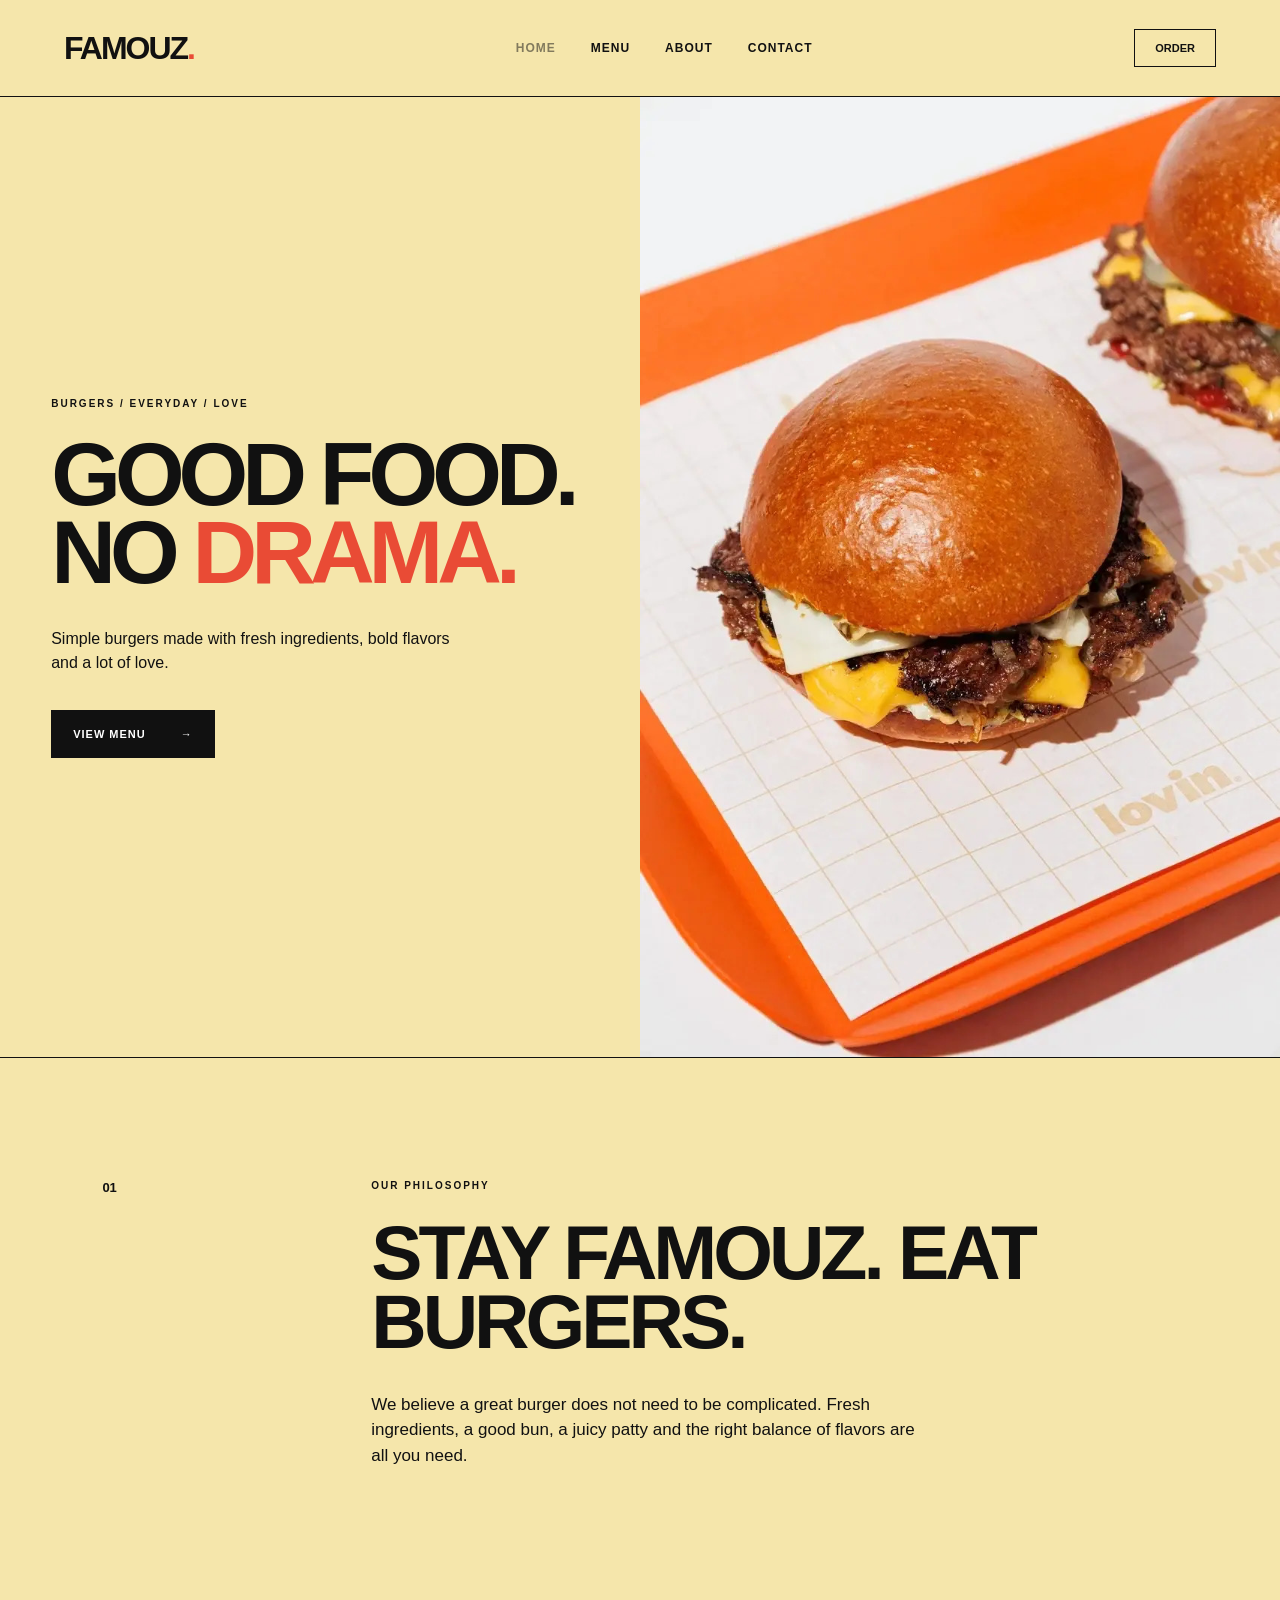
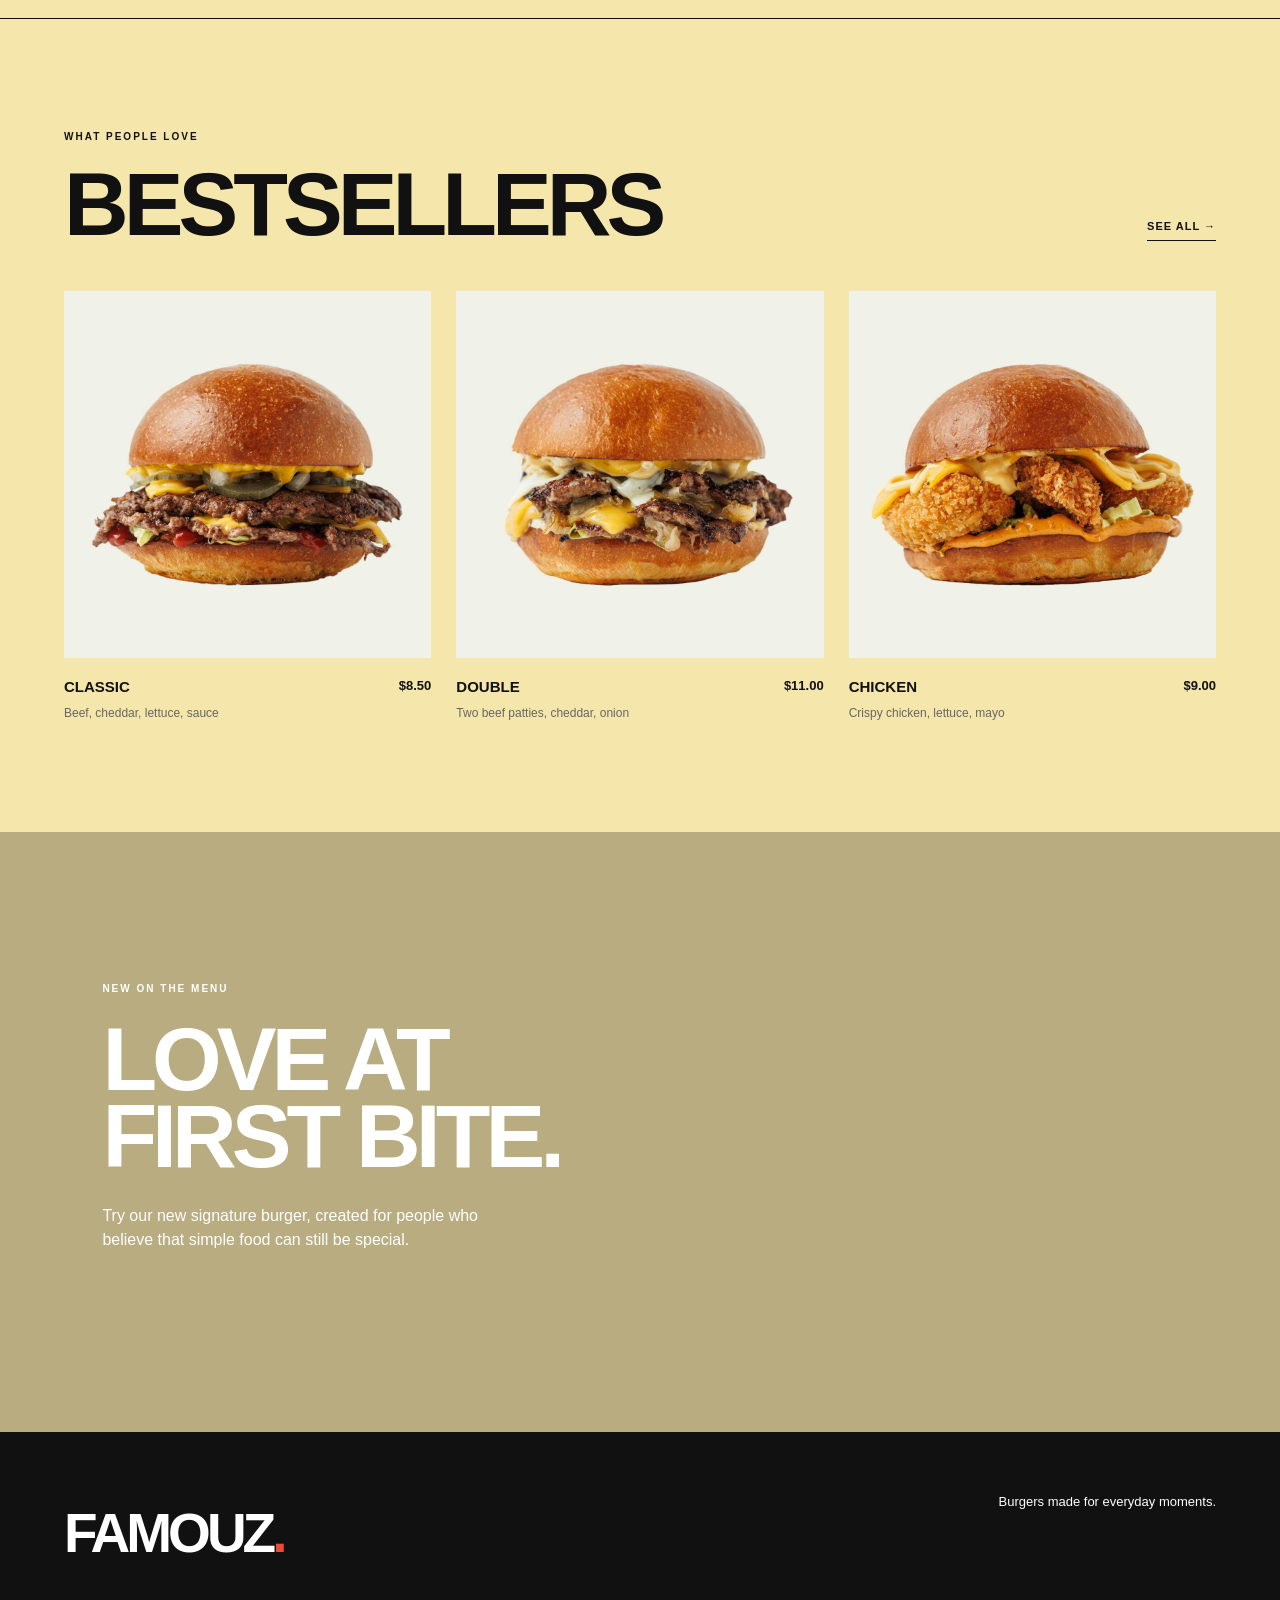
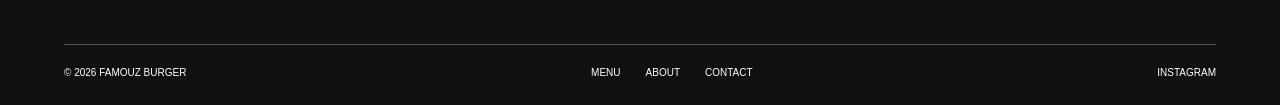
==== index.html @ e252194a "Add Akerke page" ====
<!DOCTYPE html>
<html lang="en">

<head>
    <meta charset="UTF-8">
    <meta name="viewport" content="width=device-width, initial-scale=1.0">
    <meta name="description" content="FAMOUZ Burger — simple, fresh and delicious burgers for every day.">
    <title>FAMOUZ — Home</title>

    <link rel="stylesheet" href="css/index.css">
</head>

<body>

<header class="site-header">
    <a href="index.html" class="logo">FAMOUZ<span>.</span></a>

    <nav class="navigation" aria-label="Main navigation">
        <a href="index.html" class="active">HOME</a>
        <a href="services.html">MENU</a>
        <a href="about.html">ABOUT</a>
        <a href="contact.html">CONTACT</a>
    </nav>

    <a href="services.html" class="header-button">ORDER</a>
</header>


<main>

    <!-- HERO -->

    <section class="hero">

        <div class="hero-content">
            <p class="small-label">BURGERS / EVERYDAY / LOVE</p>

            <h1>
                GOOD FOOD.<br>
                NO <span>DRAMA.</span>
            </h1>

            <p class="hero-text">
                Simple burgers made with fresh ingredients,
                bold flavors and a lot of love.
            </p>

            <a href="services.html" class="main-button">
                VIEW MENU <span>→</span>
            </a>
        </div>

        <figure class="hero-image">
            <img src="images/blob.jpg" alt="Fresh cheeseburger on a table">
        </figure>

    </section>


    <!-- INTRO -->

    <section class="intro">

        <div class="intro-number">01</div>

        <div class="intro-content">

            <p class="section-label">OUR PHILOSOPHY</p>

            <h2>
                STAY FAMOUZ.
                EAT BURGERS.
            </h2>

            <p>
                We believe a great burger does not need to be complicated.
                Fresh ingredients, a good bun, a juicy patty and the right
                balance of flavors are all you need.
            </p>

        </div>

    </section>




    <!-- BESTSELLERS -->

    <section class="bestsellers">

        <div class="section-heading">
            <div>
                <p class="section-label">WHAT PEOPLE LOVE</p>
                <h2>BESTSELLERS</h2>
            </div>

            <a href="services.html" class="text-link">
                SEE ALL →
            </a>
        </div>


        <div class="burger-grid">

            <article class="burger-card">
                <figure>
                    <img src="images/cheeseburger.jpg" alt="Classic cheeseburger">
                </figure>

                <div class="card-info">
                    <div>
                        <h3>CLASSIC</h3>
                        <p>Beef, cheddar, lettuce, sauce</p>
                    </div>

                    <strong>$8.50</strong>
                </div>
            </article>


            <article class="burger-card">
                <figure>
                    <img src="images/burger.jpg" alt="Double cheeseburger">
                </figure>

                <div class="card-info">
                    <div>
                        <h3>DOUBLE</h3>
                        <p>Two beef patties, cheddar, onion</p>
                    </div>

                    <strong>$11.00</strong>
                </div>
            </article>


            <article class="burger-card">
                <figure>
                    <img src="images/chicken.jpg" alt="Chicken burger">
                </figure>

                <div class="card-info">
                    <div>
                        <h3>CHICKEN</h3>
                        <p>Crispy chicken, lettuce, mayo</p>
                    </div>

                    <strong>$9.00</strong>
                </div>
            </article>

        </div>

    </section>


    <!-- PROMO -->

    <section class="promo">

        <div class="promo-content">

            <p class="section-label">NEW ON THE MENU</p>

            <h2>
                LOVE AT<br>
                FIRST BITE.
            </h2>

            <p>
                Try our new signature burger,
                created for people who believe
                that simple food can still be special.
            </p>

        </div>

    </section>

</main>


<footer class="footer">

    <div class="footer-top">

        <a href="index.html" class="footer-logo">FAMOUZ<span>.</span></a>

        <p>
            Burgers made for everyday moments.
        </p>

    </div>

    <div class="footer-bottom">

        <div>
            <span>© 2026 FAMOUZ BURGER</span>
        </div>

        <div class="footer-links">
            <a href="services.html">MENU</a>
            <a href="about.html">ABOUT</a>
            <a href="contact.html">CONTACT</a>
        </div>

        <div>
            <a href="#">INSTAGRAM</a>
        </div>

    </div>

</footer>

</body>
</html>
---- css/index.css ----
* {
    margin: 0;
    padding: 0;
    box-sizing: border-box;
}

html {
    scroll-behavior: smooth;
}

body {
    font-family: Arial, Helvetica, sans-serif;
    background: #f5e6ab;
    color: #111;
    line-height: 1.5;
}

img {
    width: 100%;
    display: block;
    object-fit: cover;
}

a {
    color: inherit;
    text-decoration: none;
}

.site-header {
    width: 100%;
    padding: 24px 5%;
    display: flex;
    align-items: center;
    justify-content: space-between;
    gap: 30px;
    border-bottom: 1px solid #111;
}

.logo {
    font-size: 32px;
    font-weight: 900;
    letter-spacing: -2px;
}

.logo span,
.footer-logo span {
    color: #e94b35;
}

.navigation {
    display: flex;
    justify-content: center;
    align-items: center;
    gap: 35px;
    flex-wrap: wrap;
}

.navigation a {
    font-size: 12px;
    font-weight: 700;
    letter-spacing: 1px;
    transition: opacity 0.3s;
}

.navigation a:hover,
.navigation a.active {
    opacity: 0.5;
}

.header-button {
    border: 1px solid #111;
    padding: 10px 20px;
    font-size: 11px;
    font-weight: bold;
    transition: 0.3s;
}

.header-button:hover {
    background: #111;
    color: white;
}


/* HERO */

.hero {
    min-height: 680px;
    display: grid;
    grid-template-columns: 1fr 1fr;
    border-bottom: 1px solid #111;
}

.hero-content {
    padding: 80px 8%;
    display: flex;
    flex-direction: column;
    justify-content: center;
    align-items: flex-start;
}

.small-label,
.section-label {
    font-size: 10px;
    font-weight: bold;
    letter-spacing: 2px;
    margin-bottom: 25px;
}

.hero h1 {
    font-size: clamp(55px, 7vw, 105px);
    line-height: 0.87;
    letter-spacing: -6px;
    margin-bottom: 35px;
}

.hero h1 span {
    color: #e94b35;
}

.hero-text {
    max-width: 400px;
    font-size: 16px;
    margin-bottom: 35px;
}

.main-button {
    display: inline-flex;
    align-items: center;
    gap: 35px;
    background: #111;
    color: white;
    padding: 16px 22px;
    font-size: 11px;
    font-weight: bold;
    letter-spacing: 1px;
    transition: 0.3s;
}

.main-button:hover {
    background: #e94b35;
}

.hero-image {
    min-height: 680px;
}

.hero-image img {
    height: 100%;
}


/* INTRO */

.intro {
    display: grid;
    grid-template-columns: 25% 75%;
    padding: 120px 8%;
    border-bottom: 1px solid #111;
}

.intro-number {
    font-size: 13px;
    font-weight: bold;
}

.intro-content {
    max-width: 850px;
}

.intro-content h2 {
    font-size: clamp(45px, 6vw, 90px);
    line-height: 0.9;
    letter-spacing: -4px;
    max-width: 800px;
    margin-bottom: 35px;
}

.intro-content > p:not(.section-label) {
    max-width: 550px;
    font-size: 17px;
    margin-bottom: 30px;
}

.text-link {
    font-size: 11px;
    font-weight: bold;
    letter-spacing: 1px;
    border-bottom: 1px solid #111;
    padding-bottom: 5px;
}


/* BESTSELLERS */

.bestsellers {
    padding: 110px 5%;
}

.section-heading {
    display: flex;
    justify-content: space-between;
    align-items: flex-end;
    gap: 30px;
    margin-bottom: 50px;
}

.section-heading h2 {
    font-size: clamp(50px, 7vw, 100px);
    line-height: 0.8;
    letter-spacing: -5px;
}

.burger-grid {
    display: grid;
    grid-template-columns: repeat(3, 1fr);
    gap: 25px;
}

.burger-card figure {
    overflow: hidden;
    aspect-ratio: 1 / 1;
    margin-bottom: 18px;
}

.burger-card img {
    height: 100%;
    transition: transform 0.5s;
}

.burger-card:hover img {
    transform: scale(1.04);
}

.card-info {
    display: flex;
    justify-content: space-between;
    gap: 20px;
}

.card-info h3 {
    font-size: 15px;
}

.card-info p {
    font-size: 12px;
    color: #666;
    margin-top: 5px;
}

.card-info strong {
    font-size: 13px;
}


/* PROMO */

.promo {
    min-height: 600px;
    background:
        linear-gradient(rgba(0,0,0,.25), rgba(0,0,0,.25)),
        url("../images/interior.jpg") center / cover;
    color: white;
    display: flex;
    align-items: center;
    padding: 80px 8%;
}

.promo-content {
    max-width: 600px;
}

.promo h2 {
    font-size: clamp(55px, 7vw, 105px);
    line-height: 0.85;
    letter-spacing: -5px;
    margin-bottom: 30px;
}

.promo p:not(.section-label) {
    max-width: 430px;
    margin-bottom: 30px;
}


/* FOOTER */

.footer {
    background: #111;
    color: white;
    padding: 60px 5% 25px;
}

.footer-top {
    display: flex;
    justify-content: space-between;
    gap: 30px;
    padding-bottom: 70px;
}

.footer-logo {
    font-size: 55px;
    font-weight: 900;
    letter-spacing: -4px;
}

.footer-top p {
    max-width: 250px;
    font-size: 13px;
}

.footer-bottom {
    border-top: 1px solid #555;
    padding-top: 20px;
    display: flex;
    justify-content: space-between;
    gap: 20px;
    flex-wrap: wrap;
    font-size: 10px;
}

.footer-links {
    display: flex;
    gap: 25px;
}

.footer a:hover {
    opacity: .6;
}


/* RESPONSIVE */

@media (max-width: 800px) {

    .site-header {
        flex-wrap: wrap;
    }

    .navigation {
        order: 3;
        width: 100%;
        justify-content: flex-start;
        gap: 20px;
    }

    .hero {
        grid-template-columns: 1fr;
    }

    .hero-content {
        padding: 80px 7%;
    }

    .hero-image {
        min-height: 450px;
    }

    .intro {
        grid-template-columns: 1fr;
        gap: 30px;
        padding: 80px 7%;
    }

    .burger-grid {
        grid-template-columns: 1fr;
    }

    .footer-top {
        flex-direction: column;
    }
}

@media (max-width: 500px) {

    .site-header {
        padding: 20px;
    }

    .header-button {
        display: none;
    }

    .navigation {
        gap: 15px;
    }

    .hero h1 {
        letter-spacing: -4px;
    }

    .section-heading {
        flex-direction: column;
        align-items: flex-start;
    }

    .bestsellers {
        padding: 70px 6%;
    }
}
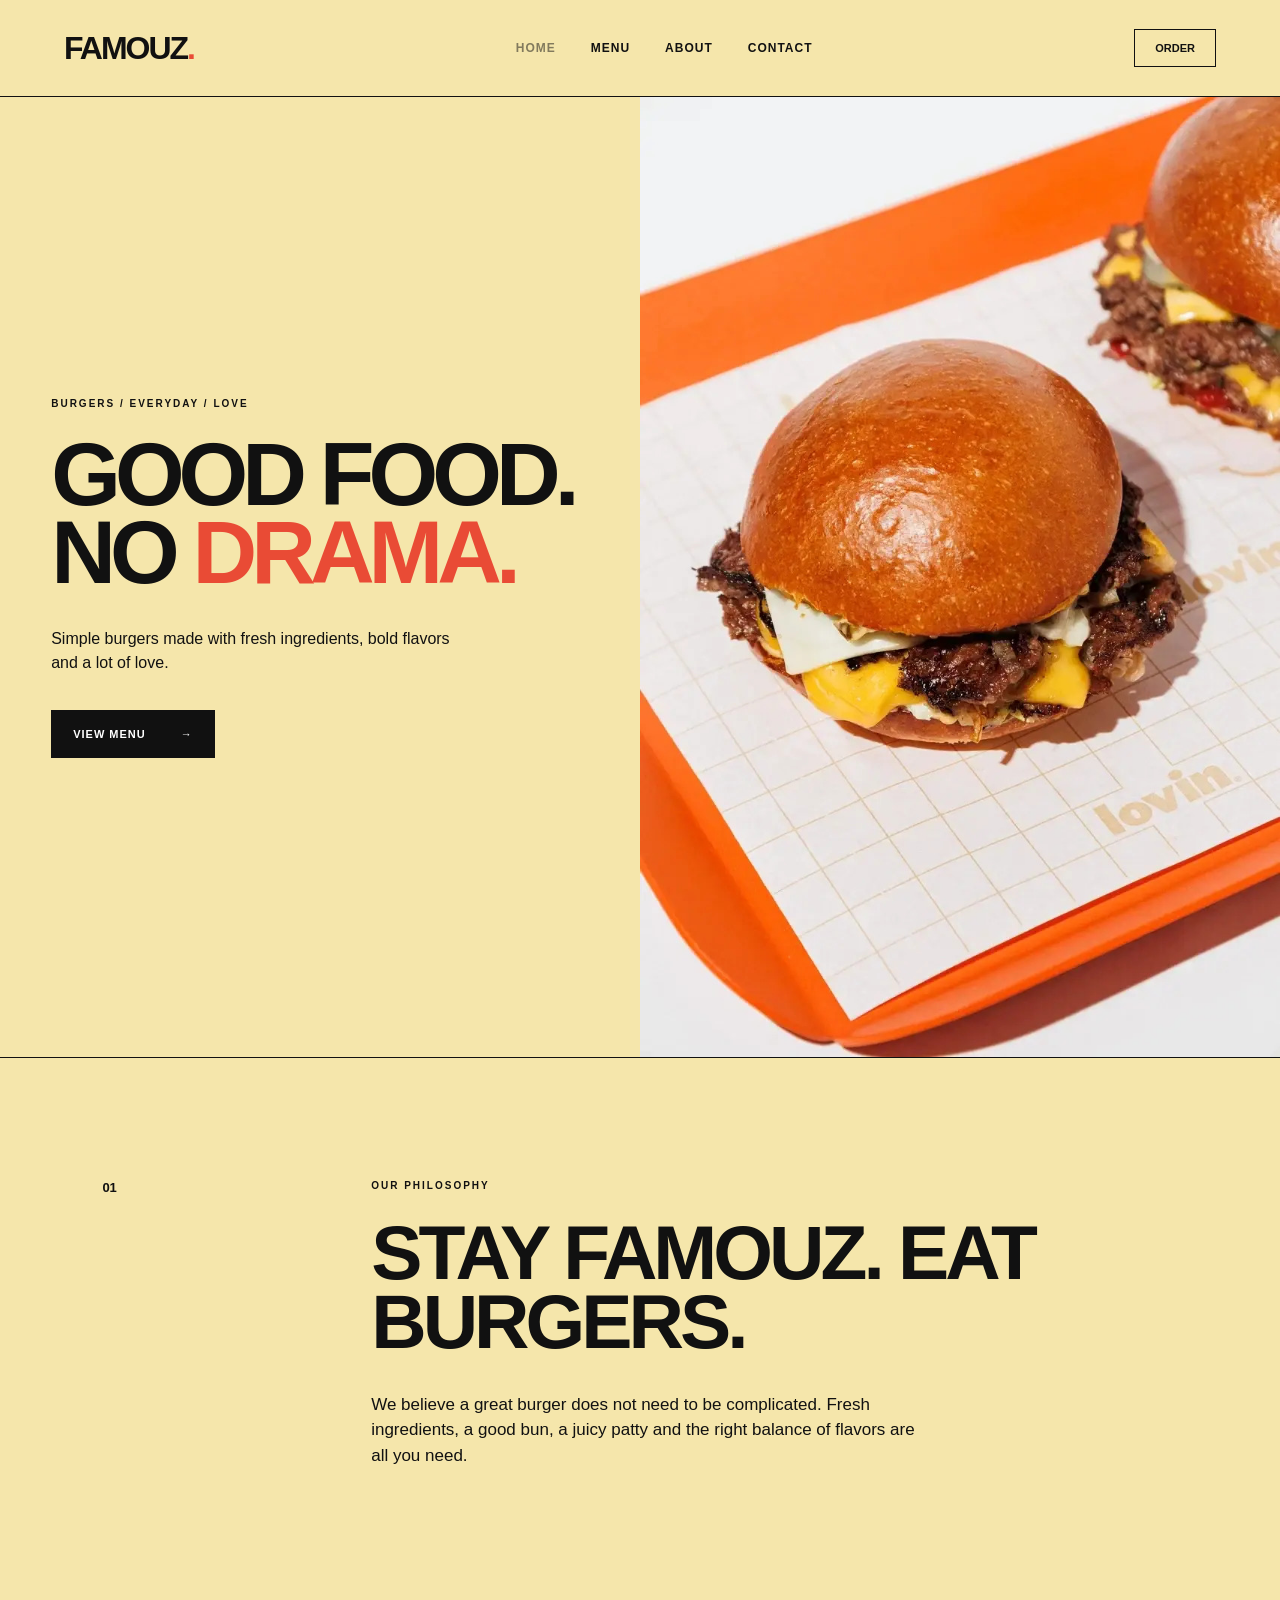
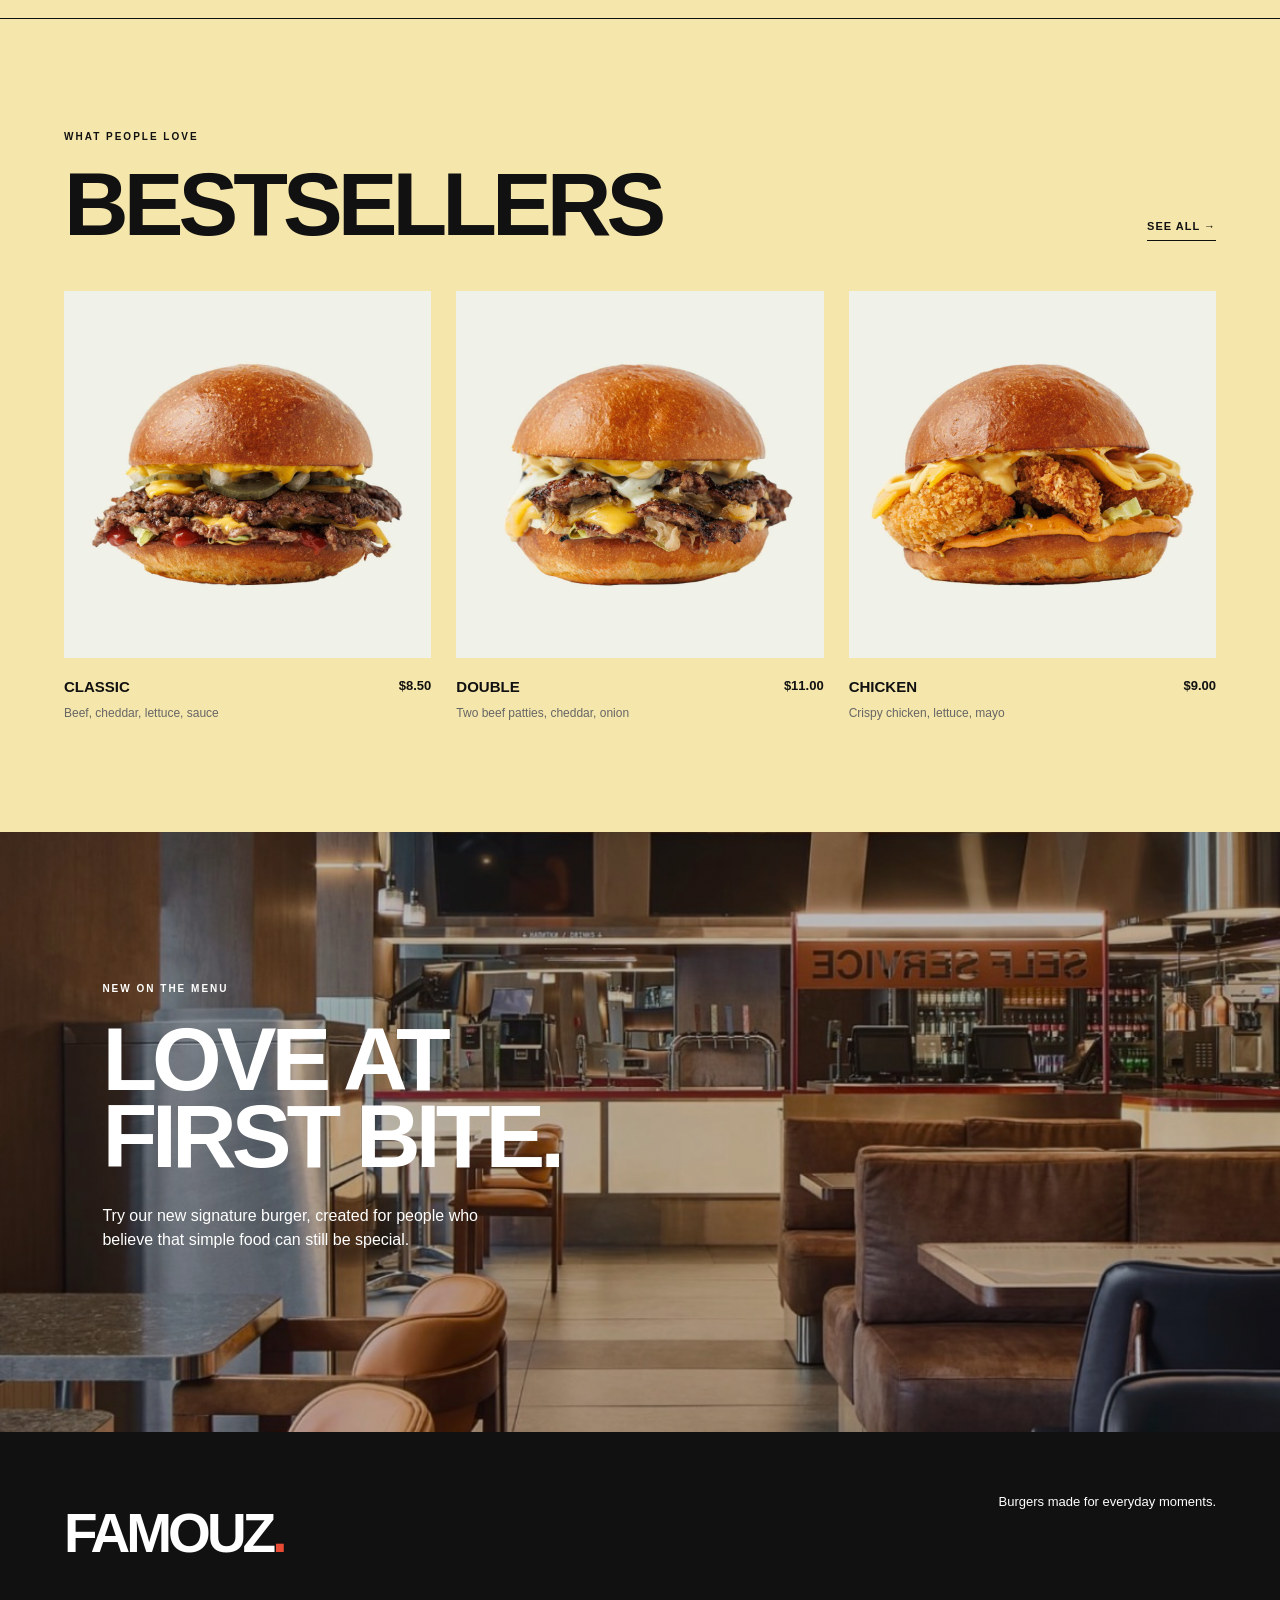
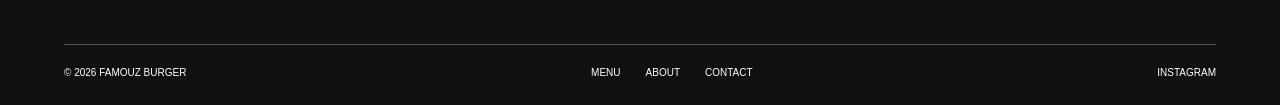
==== commit 4fb51a53: "Add demo result page" ====
--- a/index.html
+++ b/index.html
@@ -206,6 +206,7 @@
         </div>
 
         <div>
+
             <a href="#">INSTAGRAM</a>
         </div>
 
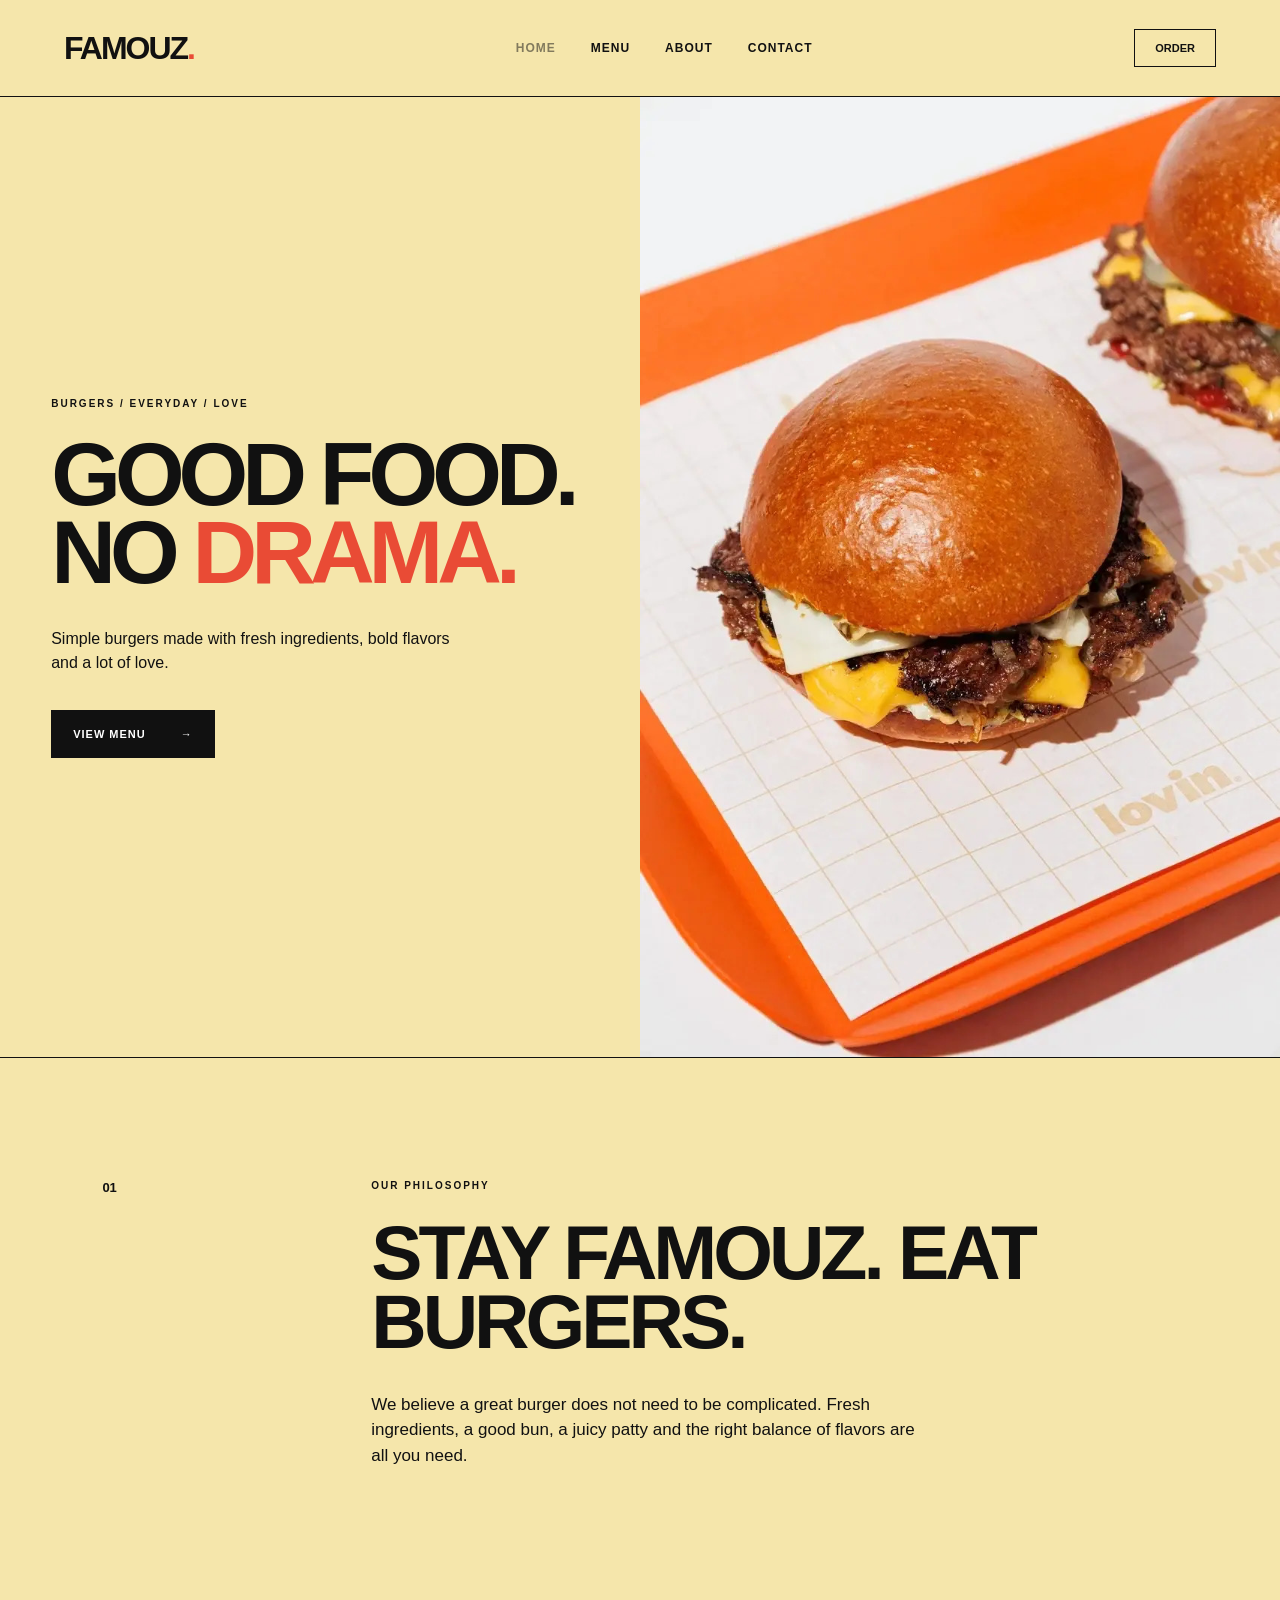
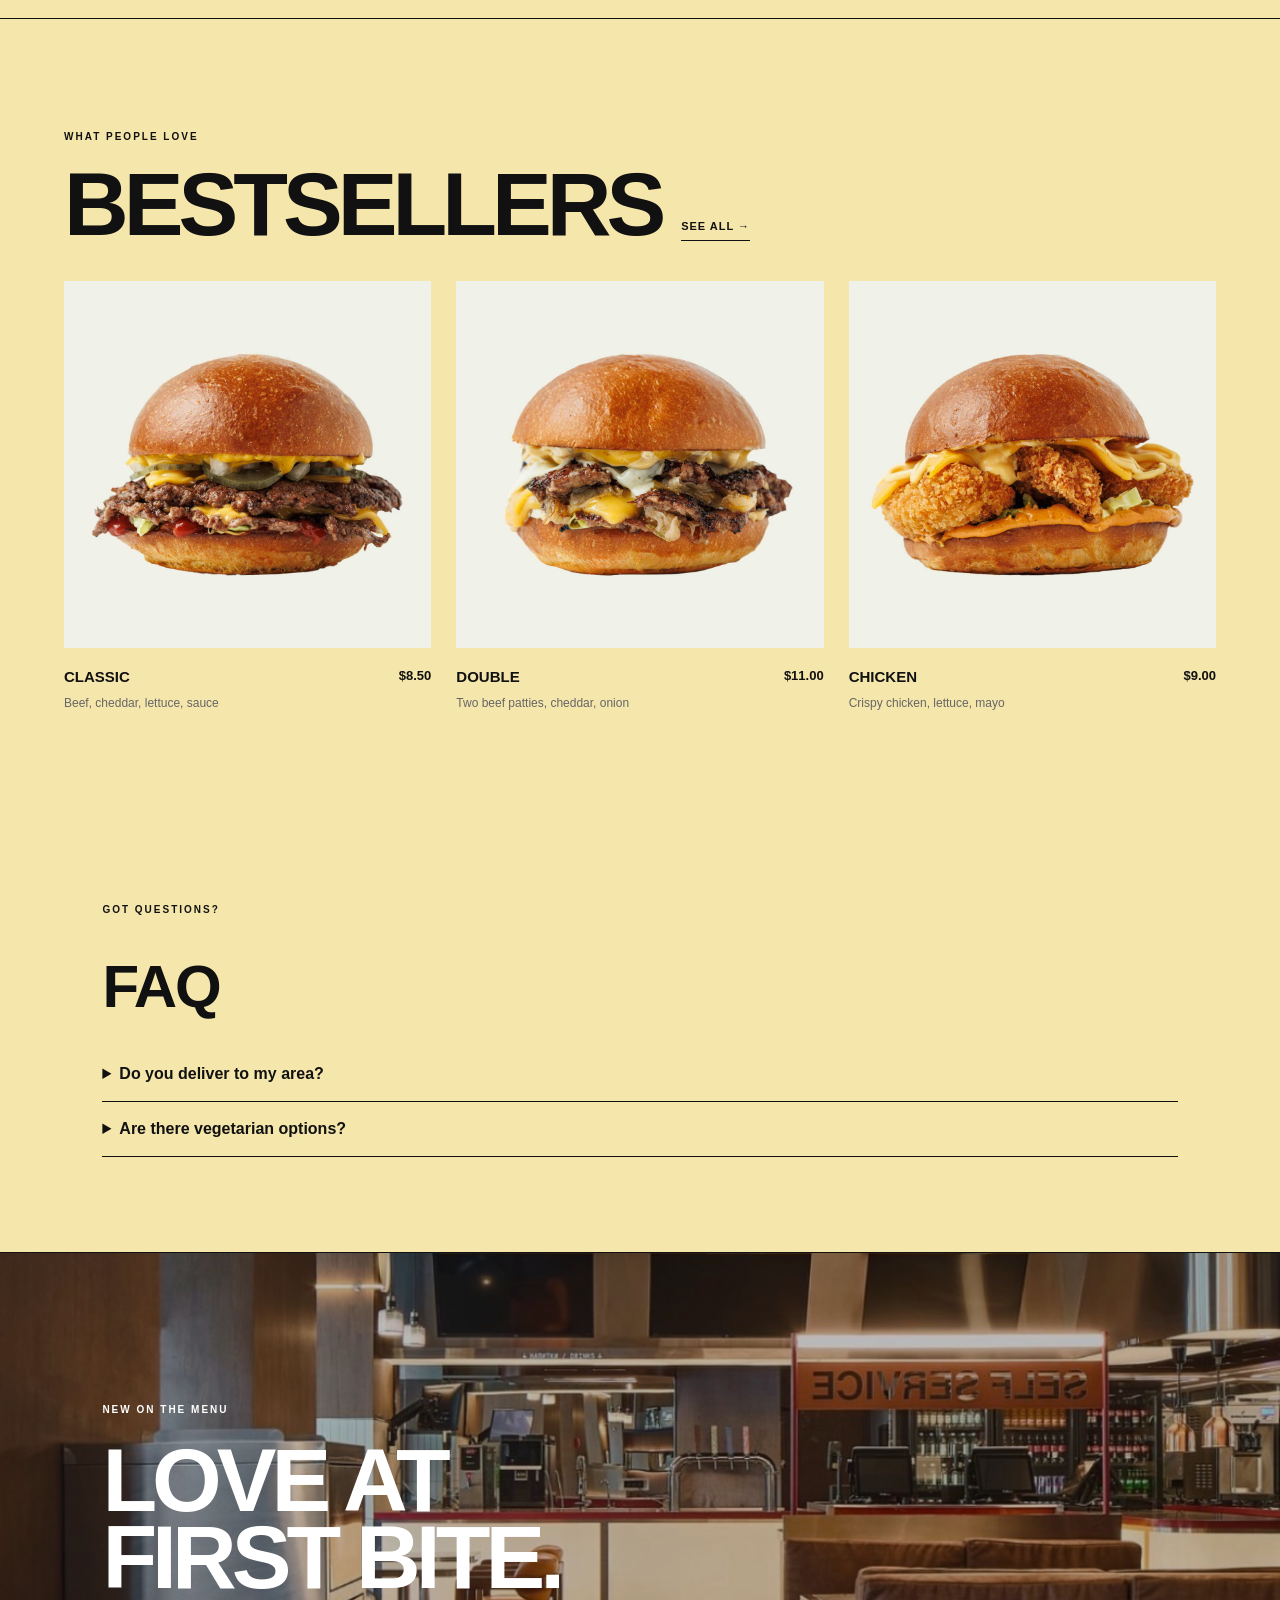
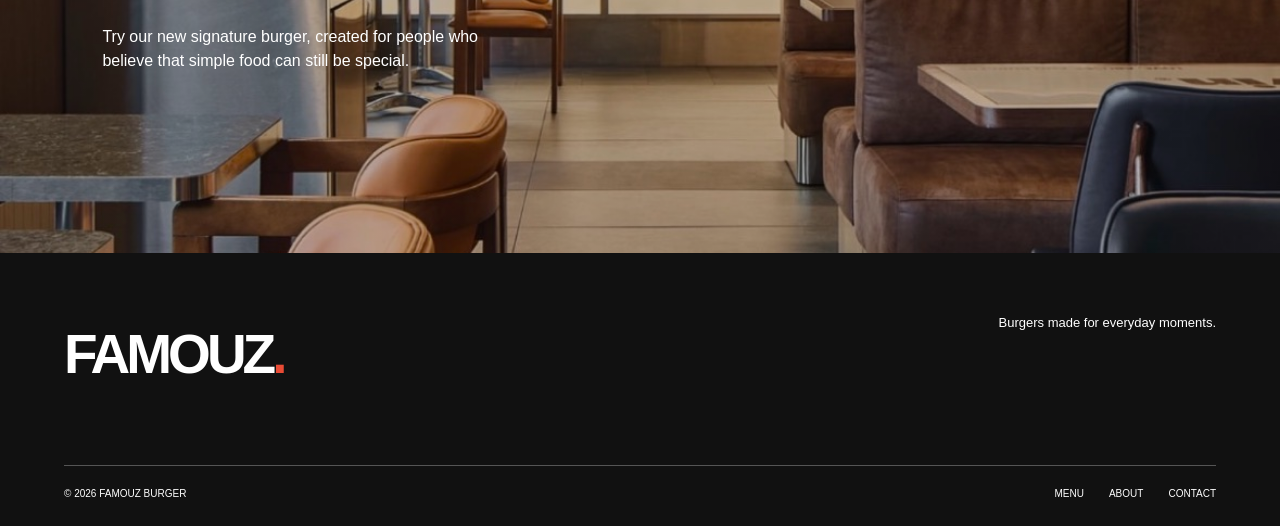
==== commit 8c855890: "Add responsive page and update websites pages" ====
--- a/index.html
+++ b/index.html
@@ -8,6 +8,7 @@
     <title>FAMOUZ — Home</title>
 
     <link rel="stylesheet" href="css/index.css">
+    <link rel="stylesheet" href="css/responsive.css">
 </head>
 
 <body>
@@ -16,7 +17,7 @@
     <a href="index.html" class="logo">FAMOUZ<span>.</span></a>
 
     <nav class="navigation" aria-label="Main navigation">
-        <a href="index.html" class="active">HOME</a>
+        <a href="index.html" aria-current="page">HOME</a>
         <a href="services.html">MENU</a>
         <a href="about.html">ABOUT</a>
         <a href="contact.html">CONTACT</a>
@@ -25,13 +26,9 @@
     <a href="services.html" class="header-button">ORDER</a>
 </header>
 
-
-<main>
-
-    <!-- HERO -->
+<main id="main-content">
 
     <section class="hero">
-
         <div class="hero-content">
             <p class="small-label">BURGERS / EVERYDAY / LOVE</p>
 
@@ -53,18 +50,12 @@
         <figure class="hero-image">
             <img src="images/blob.jpg" alt="Fresh cheeseburger on a table">
         </figure>
-
     </section>
 
-
-    <!-- INTRO -->
-
     <section class="intro">
-
         <div class="intro-number">01</div>
 
         <div class="intro-content">
-
             <p class="section-label">OUR PHILOSOPHY</p>
 
             <h2>
@@ -77,18 +68,10 @@
                 Fresh ingredients, a good bun, a juicy patty and the right
                 balance of flavors are all you need.
             </p>
-
         </div>
-
     </section>
 
-
-
-
-    <!-- BESTSELLERS -->
-
     <section class="bestsellers">
-
         <div class="section-heading">
             <div>
                 <p class="section-label">WHAT PEOPLE LOVE</p>
@@ -100,9 +83,7 @@
             </a>
         </div>
 
-
         <div class="burger-grid">
-
             <article class="burger-card">
                 <figure>
                     <img src="images/cheeseburger.jpg" alt="Classic cheeseburger">
@@ -117,7 +98,6 @@
                     <strong>$8.50</strong>
                 </div>
             </article>
-
 
             <article class="burger-card">
                 <figure>
@@ -134,7 +114,6 @@
                 </div>
             </article>
 
-
             <article class="burger-card">
                 <figure>
                     <img src="images/chicken.jpg" alt="Chicken burger">
@@ -149,18 +128,26 @@
                     <strong>$9.00</strong>
                 </div>
             </article>
-
         </div>
-
     </section>
 
+    <section class="faq-section">
+        <p class="section-label">GOT QUESTIONS?</p>
+        <h2>FAQ</h2>
 
-    <!-- PROMO -->
+        <details class="faq-item">
+            <summary>Do you deliver to my area?</summary>
+            <p>Yes, we deliver within 10km from any of our locations in under 30 minutes.</p>
+        </details>
+
+        <details class="faq-item">
+            <summary>Are there vegetarian options?</summary>
+            <p>Absolutely! We offer plant-based patties for all our signature burgers.</p>
+        </details>
+    </section>
 
     <section class="promo">
-
         <div class="promo-content">
-
             <p class="section-label">NEW ON THE MENU</p>
 
             <h2>
@@ -173,28 +160,21 @@
                 created for people who believe
                 that simple food can still be special.
             </p>
-
         </div>
-
     </section>
 
 </main>
 
-
 <footer class="footer">
-
     <div class="footer-top">
-
         <a href="index.html" class="footer-logo">FAMOUZ<span>.</span></a>
 
         <p>
             Burgers made for everyday moments.
         </p>
-
     </div>
 
     <div class="footer-bottom">
-
         <div>
             <span>© 2026 FAMOUZ BURGER</span>
         </div>
@@ -205,13 +185,7 @@
             <a href="contact.html">CONTACT</a>
         </div>
 
-        <div>
-
-            <a href="#">INSTAGRAM</a>
-        </div>
-
     </div>
-
 </footer>
 
 </body>
--- a/css/index.css
+++ b/css/index.css
@@ -16,7 +16,9 @@
 }
 
 img {
+    max-width: 100%;
     width: 100%;
+    height: auto;
     display: block;
     object-fit: cover;
 }
@@ -28,11 +30,12 @@
 
 .site-header {
     width: 100%;
-    padding: 24px 5%;
+    padding: 20px 5%;
     display: flex;
     align-items: center;
     justify-content: space-between;
-    gap: 30px;
+    gap: 20px;
+    flex-wrap: wrap;
     border-bottom: 1px solid #111;
 }
 
@@ -49,10 +52,11 @@
 
 .navigation {
     display: flex;
-    justify-content: center;
     align-items: center;
-    gap: 35px;
+    gap: 15px;
     flex-wrap: wrap;
+    width: 100%;
+    order: 3;
 }
 
 .navigation a {
@@ -63,7 +67,7 @@
 }
 
 .navigation a:hover,
-.navigation a.active {
+.navigation a[aria-current="page"] {
     opacity: 0.5;
 }
 
@@ -73,6 +77,7 @@
     font-size: 11px;
     font-weight: bold;
     transition: 0.3s;
+    display: none; 
 }
 
 .header-button:hover {
@@ -80,18 +85,15 @@
     color: white;
 }
 
-
-/* HERO */
-
 .hero {
-    min-height: 680px;
+    min-height: auto;
     display: grid;
-    grid-template-columns: 1fr 1fr;
+    grid-template-columns: 1fr;
     border-bottom: 1px solid #111;
 }
 
 .hero-content {
-    padding: 80px 8%;
+    padding: 60px 7%;
     display: flex;
     flex-direction: column;
     justify-content: center;
@@ -107,9 +109,9 @@
 }
 
 .hero h1 {
-    font-size: clamp(55px, 7vw, 105px);
+    font-size: clamp(45px, 7vw, 105px);
     line-height: 0.87;
-    letter-spacing: -6px;
+    letter-spacing: -4px;
     margin-bottom: 35px;
 }
 
@@ -141,20 +143,18 @@
 }
 
 .hero-image {
-    min-height: 680px;
+    min-height: 350px;
 }
 
 .hero-image img {
     height: 100%;
 }
 
-
-/* INTRO */
-
 .intro {
     display: grid;
-    grid-template-columns: 25% 75%;
-    padding: 120px 8%;
+    grid-template-columns: 1fr;
+    gap: 30px;
+    padding: 60px 7%;
     border-bottom: 1px solid #111;
 }
 
@@ -168,9 +168,9 @@
 }
 
 .intro-content h2 {
-    font-size: clamp(45px, 6vw, 90px);
+    font-size: clamp(35px, 6vw, 90px);
     line-height: 0.9;
-    letter-spacing: -4px;
+    letter-spacing: -3px;
     max-width: 800px;
     margin-bottom: 35px;
 }
@@ -189,30 +189,27 @@
     padding-bottom: 5px;
 }
 
-
-/* BESTSELLERS */
-
 .bestsellers {
-    padding: 110px 5%;
+    padding: 70px 6%;
 }
 
 .section-heading {
     display: flex;
-    justify-content: space-between;
-    align-items: flex-end;
-    gap: 30px;
-    margin-bottom: 50px;
+    flex-direction: column;
+    align-items: flex-start;
+    gap: 20px;
+    margin-bottom: 40px;
 }
 
 .section-heading h2 {
-    font-size: clamp(50px, 7vw, 100px);
+    font-size: clamp(40px, 7vw, 100px);
     line-height: 0.8;
-    letter-spacing: -5px;
+    letter-spacing: -3px;
 }
 
 .burger-grid {
     display: grid;
-    grid-template-columns: repeat(3, 1fr);
+    grid-template-columns: 1fr;
     gap: 25px;
 }
 
@@ -251,18 +248,43 @@
     font-size: 13px;
 }
 
-
-/* PROMO */
+.faq-section {
+    padding: 60px 7%;
+    border-bottom: 1px solid #111;
+}
+
+.faq-section h2 {
+    font-size: clamp(30px, 5vw, 60px);
+    margin-bottom: 30px;
+    letter-spacing: -2px;
+}
+
+.faq-item {
+    margin-bottom: 15px;
+    border-bottom: 1px solid #111;
+    padding-bottom: 15px;
+    cursor: pointer;
+}
+
+.faq-item summary {
+    font-weight: bold;
+    font-size: 16px;
+}
+
+.faq-item p {
+    margin-top: 10px;
+    font-size: 14px;
+}
 
 .promo {
-    min-height: 600px;
+    min-height: 500px;
     background:
         linear-gradient(rgba(0,0,0,.25), rgba(0,0,0,.25)),
         url("../images/interior.jpg") center / cover;
     color: white;
     display: flex;
     align-items: center;
-    padding: 80px 8%;
+    padding: 60px 7%;
 }
 
 .promo-content {
@@ -270,9 +292,9 @@
 }
 
 .promo h2 {
-    font-size: clamp(55px, 7vw, 105px);
+    font-size: clamp(40px, 7vw, 105px);
     line-height: 0.85;
-    letter-spacing: -5px;
+    letter-spacing: -3px;
     margin-bottom: 30px;
 }
 
@@ -280,9 +302,6 @@
     max-width: 430px;
     margin-bottom: 30px;
 }
-
-
-/* FOOTER */
 
 .footer {
     background: #111;
@@ -292,15 +311,15 @@
 
 .footer-top {
     display: flex;
-    justify-content: space-between;
-    gap: 30px;
-    padding-bottom: 70px;
+    flex-direction: column;
+    gap: 20px;
+    padding-bottom: 50px;
 }
 
 .footer-logo {
-    font-size: 55px;
+    font-size: 45px;
     font-weight: 900;
-    letter-spacing: -4px;
+    letter-spacing: -3px;
 }
 
 .footer-top p {
@@ -320,80 +339,9 @@
 
 .footer-links {
     display: flex;
-    gap: 25px;
+    gap: 20px;
 }
 
 .footer a:hover {
     opacity: .6;
-}
-
-
-/* RESPONSIVE */
-
-@media (max-width: 800px) {
-
-    .site-header {
-        flex-wrap: wrap;
-    }
-
-    .navigation {
-        order: 3;
-        width: 100%;
-        justify-content: flex-start;
-        gap: 20px;
-    }
-
-    .hero {
-        grid-template-columns: 1fr;
-    }
-
-    .hero-content {
-        padding: 80px 7%;
-    }
-
-    .hero-image {
-        min-height: 450px;
-    }
-
-    .intro {
-        grid-template-columns: 1fr;
-        gap: 30px;
-        padding: 80px 7%;
-    }
-
-    .burger-grid {
-        grid-template-columns: 1fr;
-    }
-
-    .footer-top {
-        flex-direction: column;
-    }
-}
-
-@media (max-width: 500px) {
-
-    .site-header {
-        padding: 20px;
-    }
-
-    .header-button {
-        display: none;
-    }
-
-    .navigation {
-        gap: 15px;
-    }
-
-    .hero h1 {
-        letter-spacing: -4px;
-    }
-
-    .section-heading {
-        flex-direction: column;
-        align-items: flex-start;
-    }
-
-    .bestsellers {
-        padding: 70px 6%;
-    }
 }
--- a/css/responsive.css
+++ b/css/responsive.css
@@ -0,0 +1,264 @@
+@media (min-width: 48rem) {
+
+    .site-header {
+        padding: 24px 5%;
+        flex-wrap: nowrap;
+    }
+
+    .navigation {
+        order: initial;
+        width: auto;
+        justify-content: center;
+        gap: 35px;
+    }
+
+    .header-button {
+        display: inline-block;
+    }
+
+    .footer-top {
+        flex-direction: row;
+        justify-content: space-between;
+        padding-bottom: 70px;
+    }
+
+    .footer-logo {
+        font-size: 55px;
+        letter-spacing: -4px;
+    }
+
+    .footer-links {
+        gap: 25px;
+    }
+
+    .hero {
+        min-height: 680px;
+        grid-template-columns: 1fr 1fr;
+    }
+
+    .hero-content {
+        padding: 80px 8%;
+    }
+
+    .hero h1 {
+        letter-spacing: -6px;
+    }
+
+    .hero-image {
+        min-height: 680px;
+    }
+
+    .intro {
+        grid-template-columns: 25% 75%;
+        gap: 0;
+        padding: 120px 8%;
+    }
+
+    .intro-content h2 {
+        letter-spacing: -4px;
+    }
+
+    .bestsellers {
+        padding: 110px 5%;
+    }
+
+    .section-heading {
+        flex-direction: row;
+        align-items: flex-end;
+    }
+
+    .section-heading h2 {
+        letter-spacing: -5px;
+    }
+
+    .burger-grid {
+        grid-template-columns: repeat(3, 1fr);
+    }
+
+    .faq-section {
+        padding: 80px 8%;
+    }
+
+    .promo {
+        min-height: 600px;
+        padding: 80px 8%;
+    }
+
+    .promo h2 {
+        letter-spacing: -5px;
+    }
+
+    .about-hero {
+        padding: 70px 5% 0;
+        grid-template-columns: 1fr 1fr;
+    }
+
+    .about-title {
+        padding: 50px 0;
+    }
+
+    .about-title h1 {
+        letter-spacing: -8px;
+    }
+
+    .about-main-image {
+        height: 650px;
+    }
+
+    .story {
+        padding: 130px 8%;
+        grid-template-columns: 25% 75%;
+        margin-top: 80px;
+        gap: 0;
+    }
+
+    .story-content h2 {
+        letter-spacing: -5px;
+    }
+
+    .values {
+        padding: 120px 8%;
+        grid-template-columns: 40% 60%;
+        gap: 50px;
+    }
+
+    .values-heading h2 {
+        letter-spacing: -6px;
+    }
+
+    .value {
+        gap: 40px;
+        padding: 35px 0;
+    }
+
+    .process {
+        grid-template-columns: 1fr 1fr;
+    }
+
+    .process-image {
+        min-height: 700px;
+    }
+
+    .process-content {
+        padding: 100px 10%;
+    }
+
+    .process h2 {
+        letter-spacing: -5px;
+    }
+
+    .about-cta {
+        padding: 150px 5%;
+    }
+
+    .about-cta h2 {
+        letter-spacing: -9px;
+    }
+
+    .menu-intro {
+        min-height: 550px;
+        padding: 100px 8%;
+        grid-template-columns: 1fr 1fr;
+        gap: 0;
+    }
+
+    .menu-intro h1 {
+        line-height: .78;
+        letter-spacing: -8px;
+    }
+
+    .menu-description {
+        justify-self: end;
+    }
+
+    .menu-section {
+        padding: 100px 5%;
+    }
+
+    .menu-heading {
+        flex-direction: row;
+        align-items: flex-end;
+        justify-content: space-between;
+        margin-bottom: 50px;
+    }
+
+    .menu-heading h2 {
+        letter-spacing: -6px;
+    }
+
+    .menu-grid {
+        grid-template-columns: repeat(2, 1fr);
+    }
+
+    .menu-note {
+        grid-template-columns: 25% 75%;
+        padding: 110px 8%;
+        gap: 0;
+    }
+
+    .menu-note h2 {
+        letter-spacing: -5px;
+        margin-bottom: 35px;
+    }
+
+    .contact-hero {
+        padding: 120px 8% 100px;
+    }
+
+    .contact-hero h1 {
+        letter-spacing: -10px;
+    }
+
+    .hero-description {
+        margin-top: 60px;
+    }
+
+    .contact-info {
+        grid-template-columns: repeat(3, 1fr);
+    }
+
+    .info-card {
+        padding: 55px 6%;
+        min-height: 280px;
+        border-right: 1px solid #111;
+        border-bottom: none;
+    }
+
+    .info-card h2 {
+        margin: 70px 0 20px;
+    }
+
+    .contact-form-section {
+        padding: 120px 8%;
+        grid-template-columns: 40% 60%;
+        gap: 80px;
+    }
+
+    .form-submit button {
+        width: auto;
+    }
+
+    .location-section {
+        grid-template-columns: 35% 65%;
+        min-height: 600px;
+    }
+
+    .location-title {
+        padding: 90px 8%;
+    }
+
+    .social-section {
+        padding: 120px 5%;
+    }
+
+    .social-section h2 {
+        letter-spacing: -5px;
+        margin-bottom: 50px;
+    }
+}
+
+@media (min-width: 64rem) {
+    .menu-grid {
+        grid-template-columns: repeat(4, 1fr);
+    }
+}
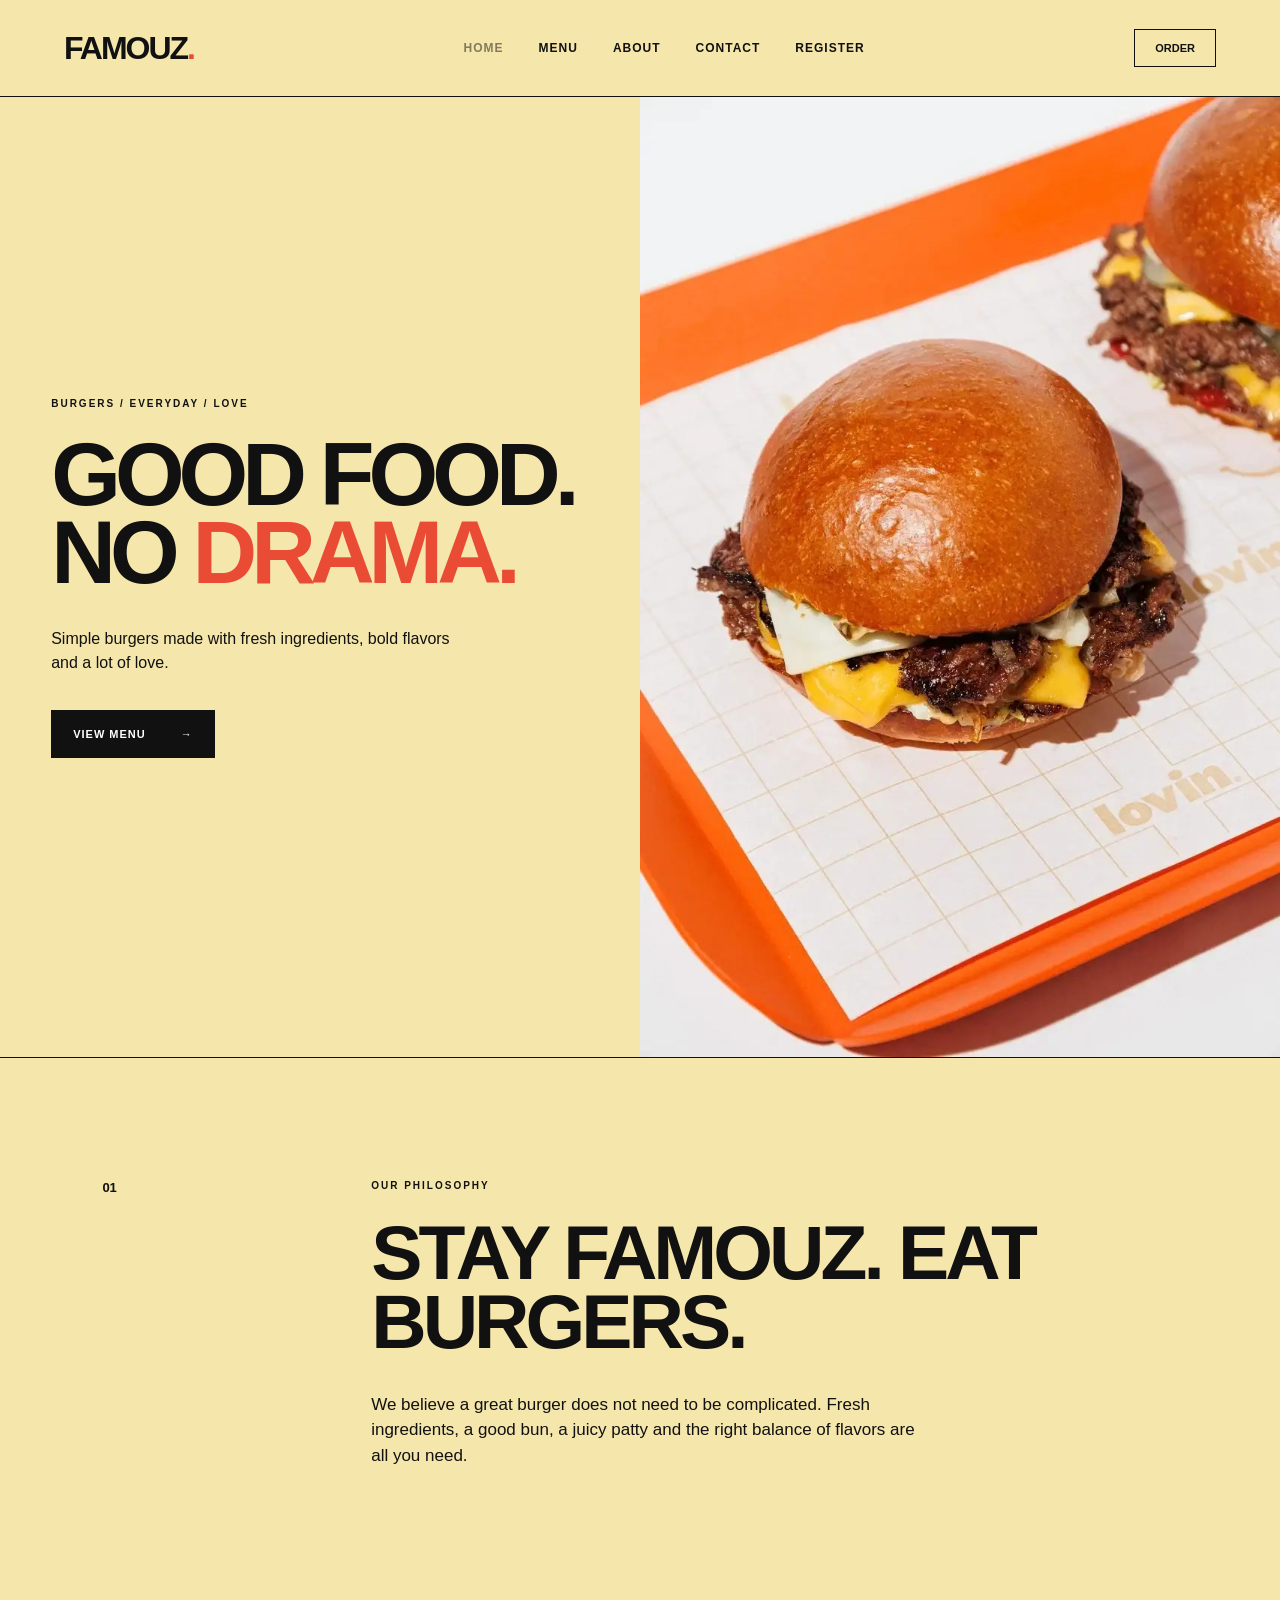
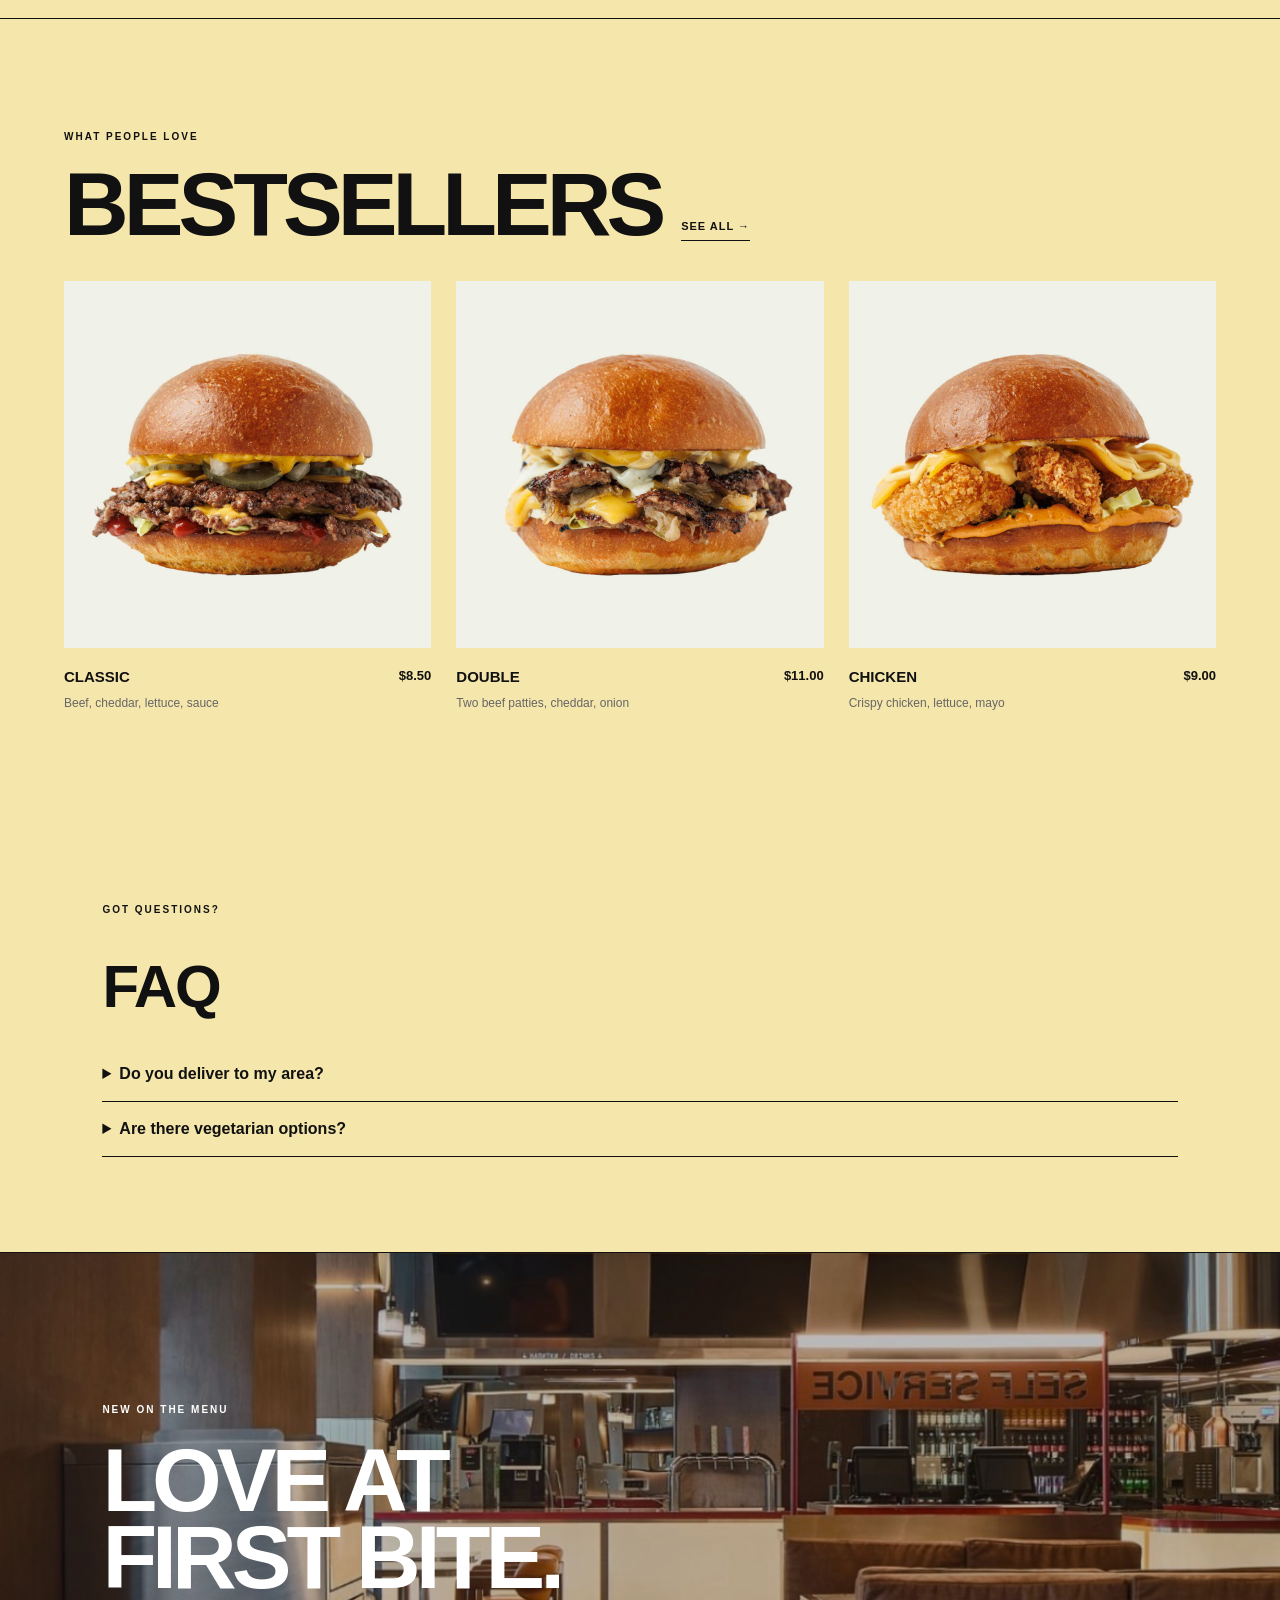
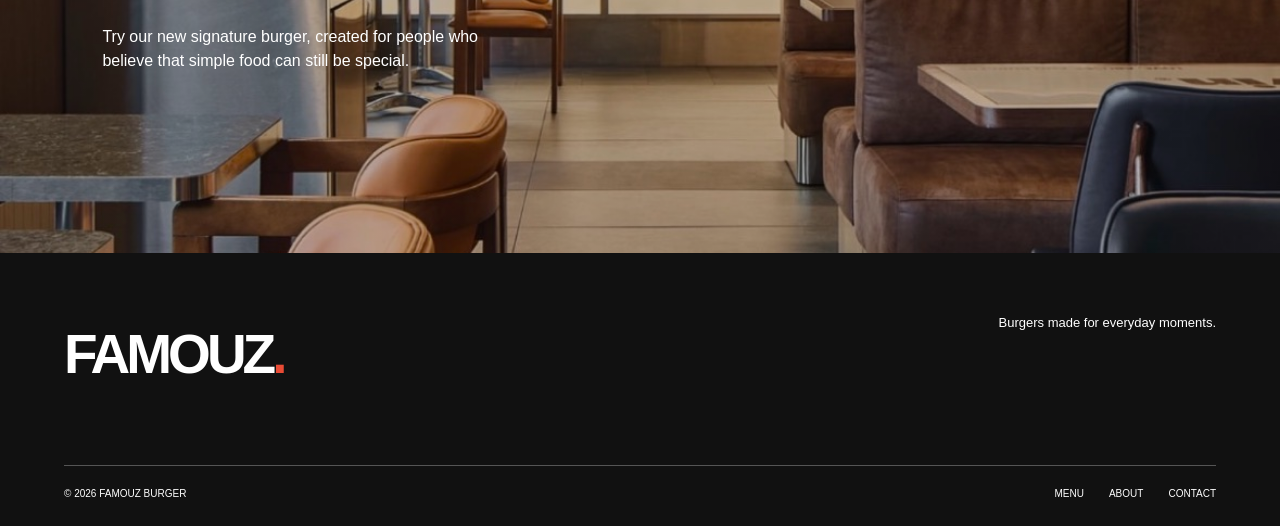
==== commit 8ad42342: "Commit Assignment 5" ====
--- a/index.html
+++ b/index.html
@@ -21,6 +21,7 @@
         <a href="services.html">MENU</a>
         <a href="about.html">ABOUT</a>
         <a href="contact.html">CONTACT</a>
+        <a href="register.html">REGISTER</a>
     </nav>
 
     <a href="services.html" class="header-button">ORDER</a>
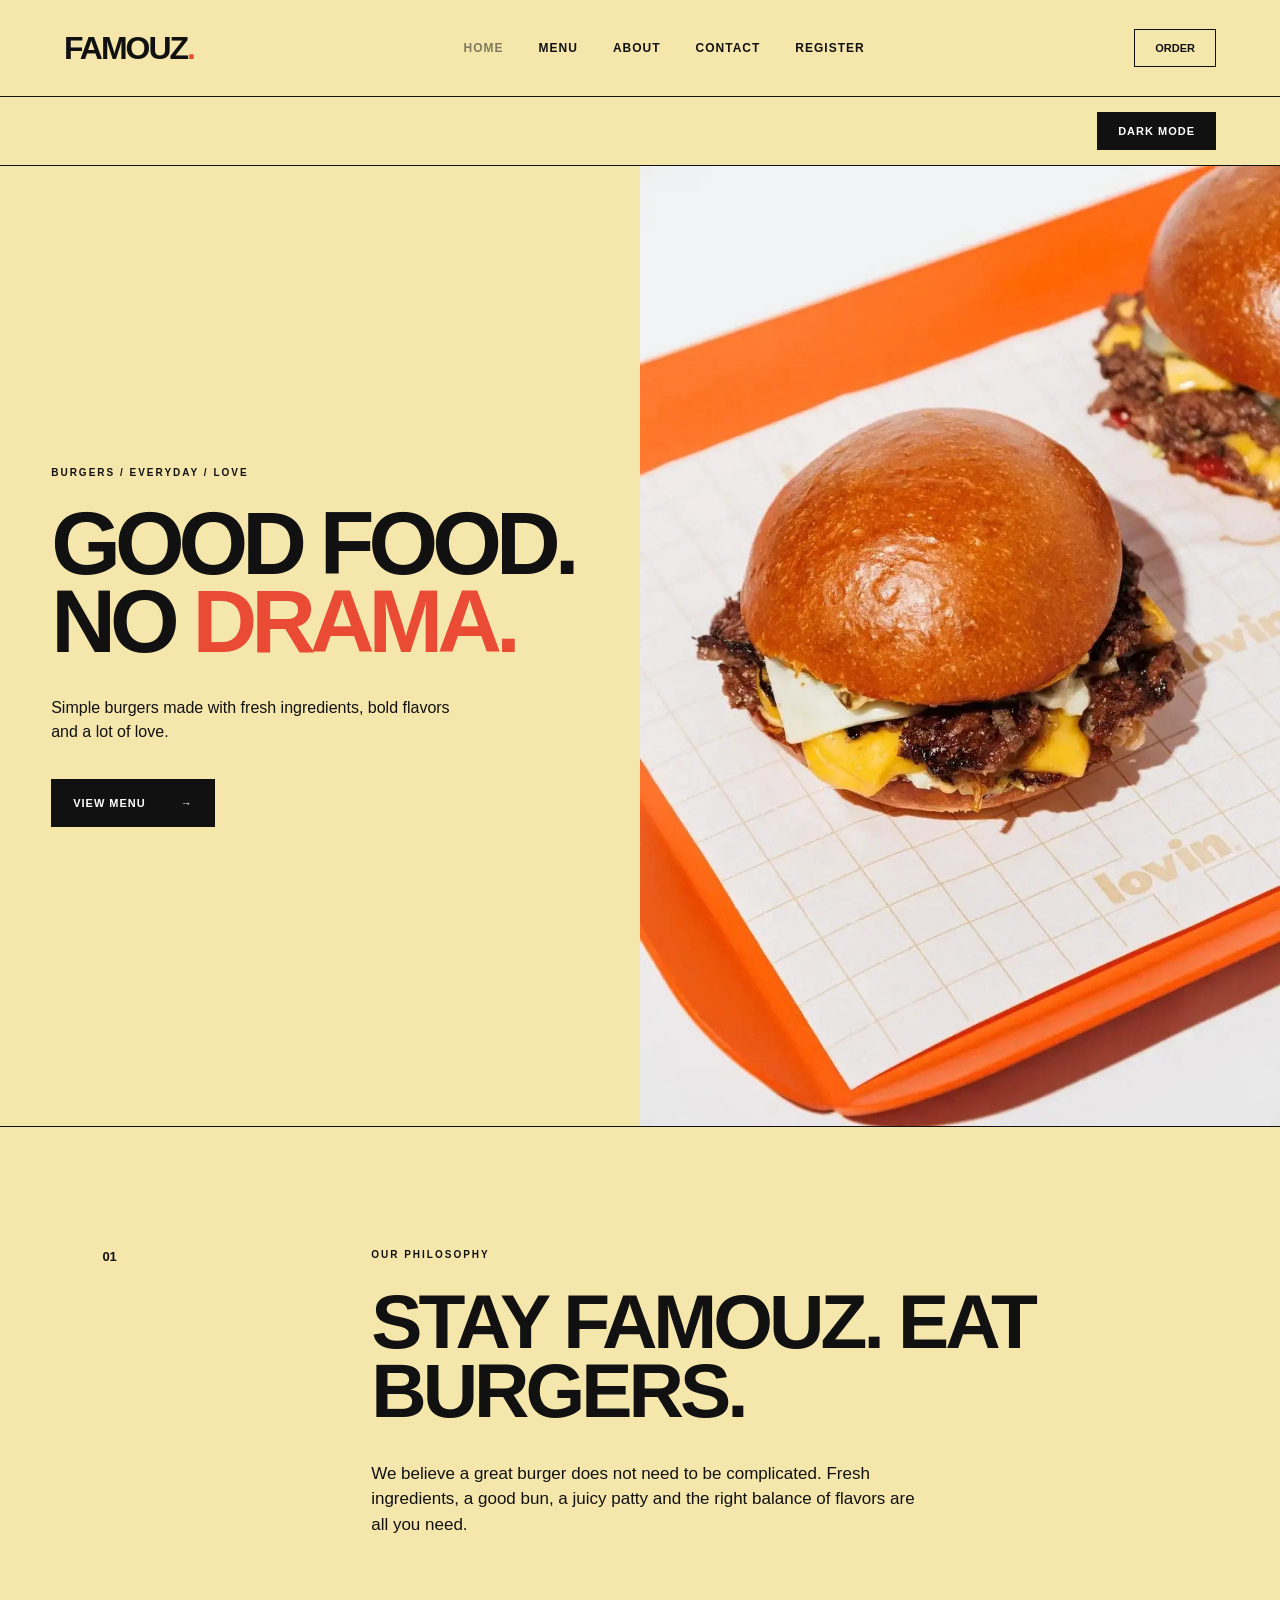
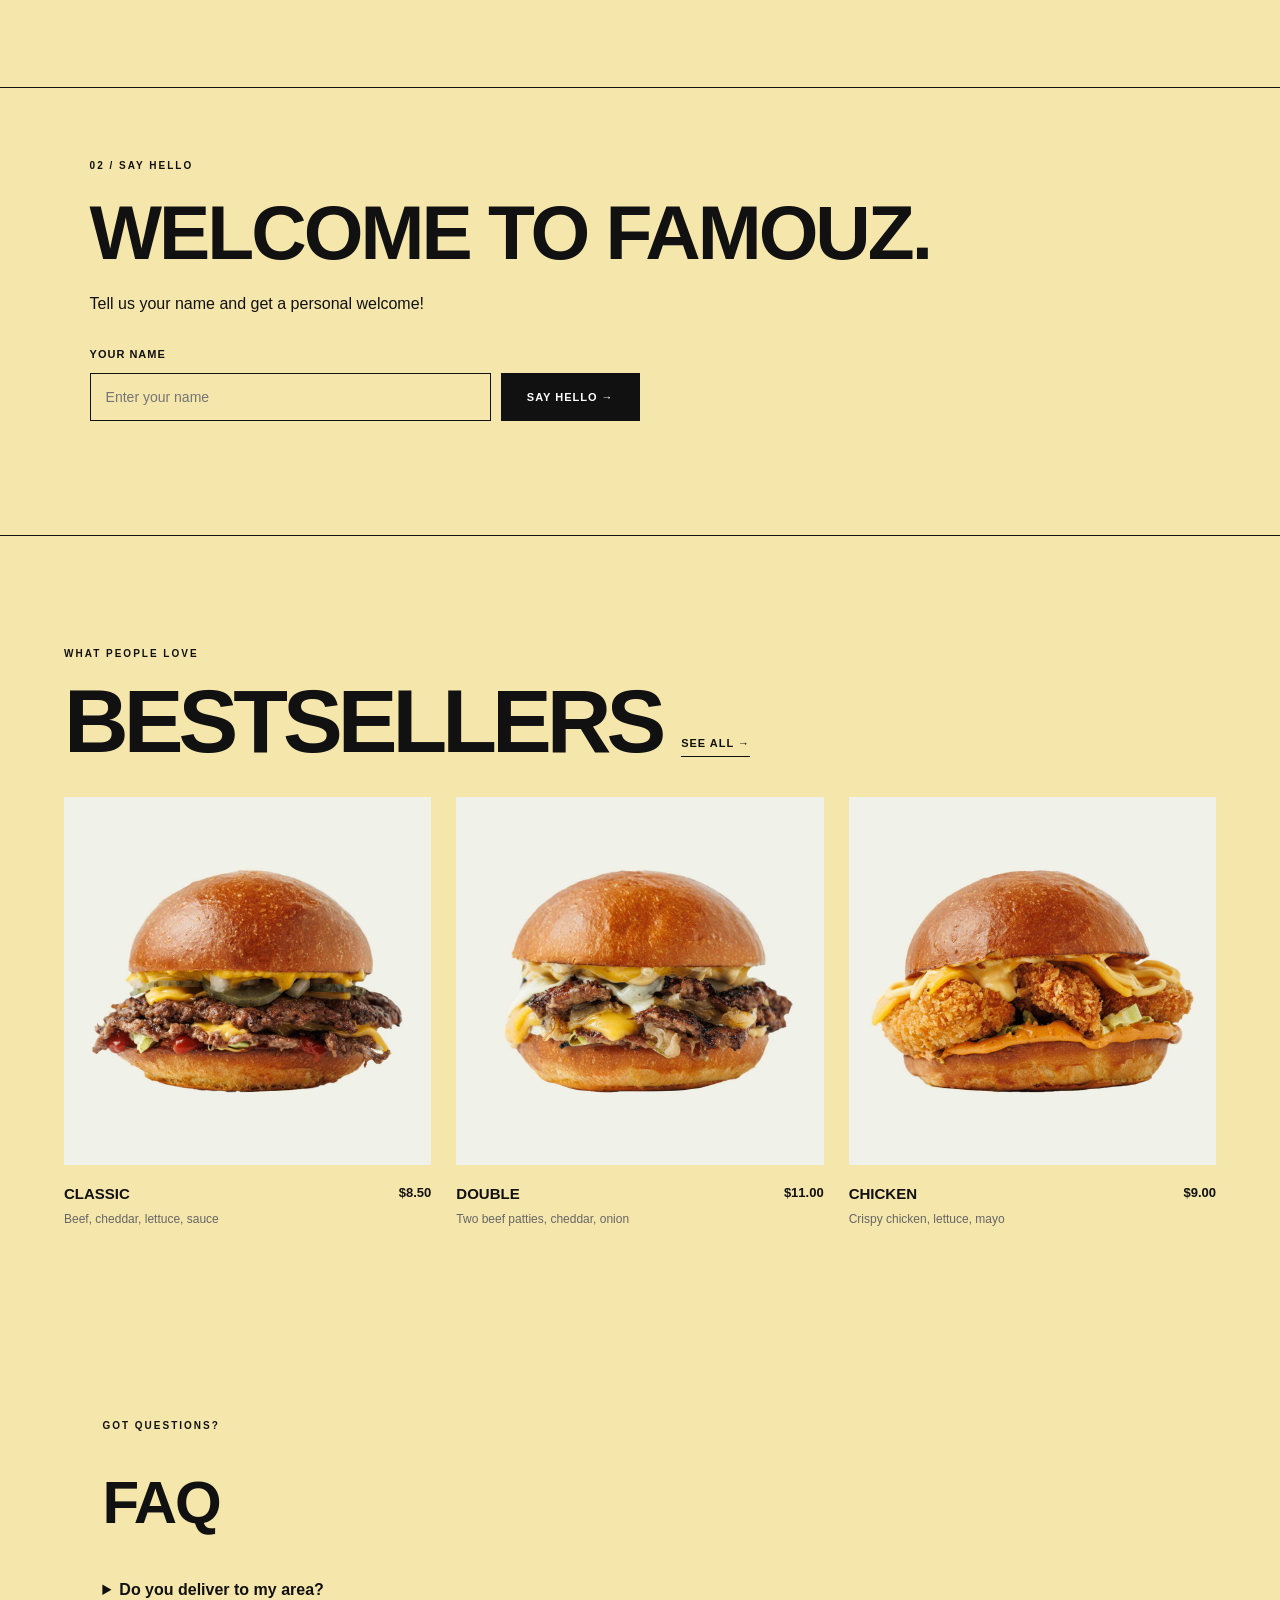
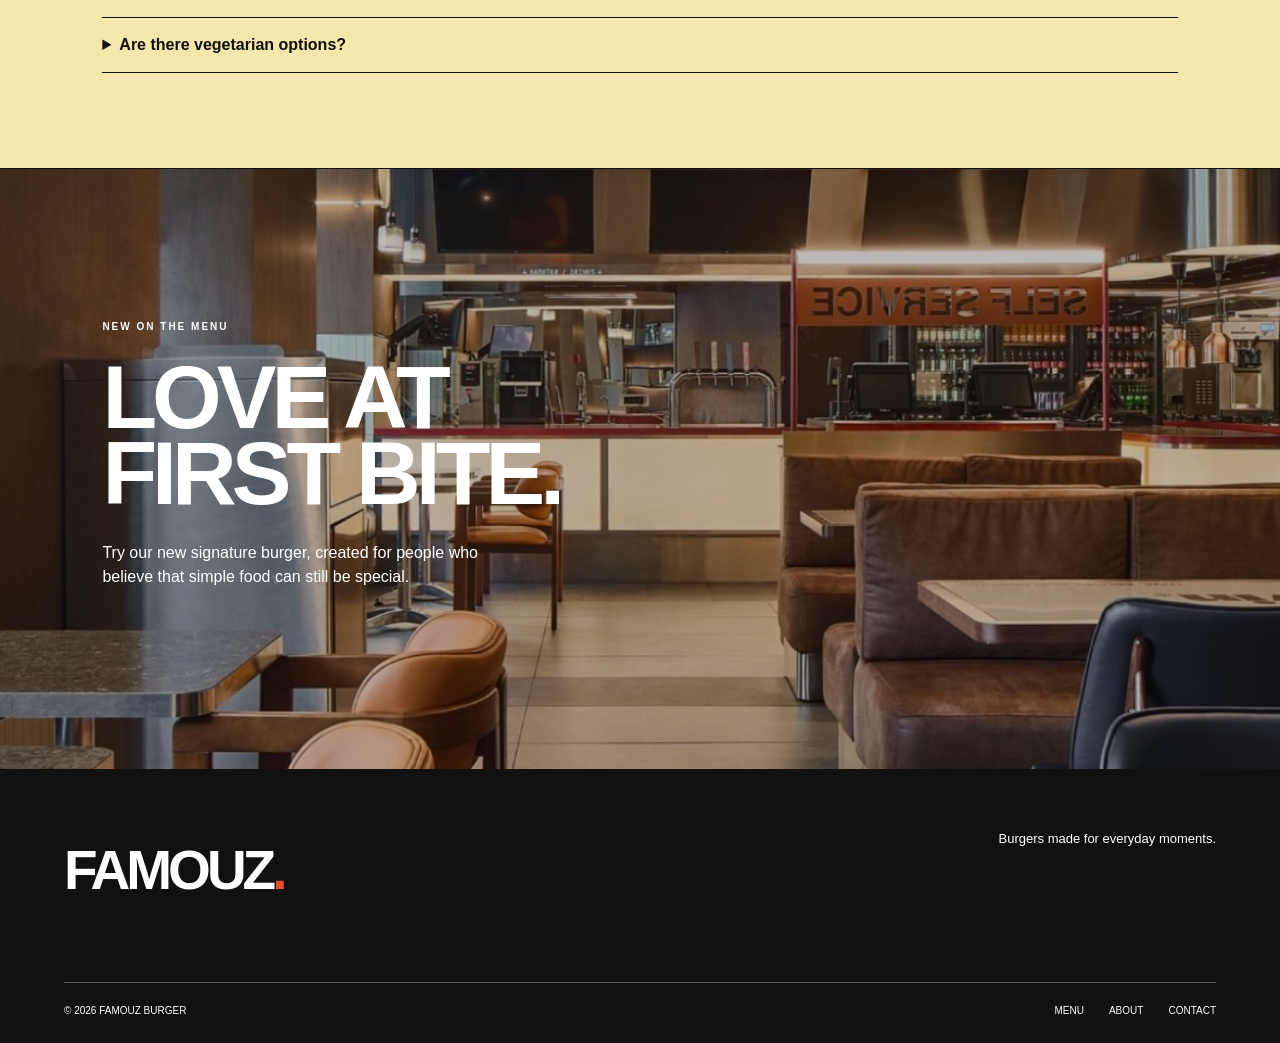
==== commit 180210c5: "Assignment 5" ====
--- a/index.html
+++ b/index.html
@@ -28,6 +28,12 @@
 </header>
 
 <main id="main-content">
+    <div class="theme-controls">
+        <button type="button" id="themeBtn">
+            DARK MODE
+        </button>
+    </div>
+
 
     <section class="hero">
         <div class="hero-content">
@@ -71,6 +77,25 @@
             </p>
         </div>
     </section>
+
+    <section class="welcome-section">
+        <p class="section-label">02 / SAY HELLO</p>
+        
+        <h2>WELCOME TO FAMOUZ.</h2>
+        
+        <p class="welcome-description">
+            Tell us your name and get a personal welcome!
+        </p>
+        <label for="visitorName">YOUR NAME</label>
+        <div class="welcome-form">
+            <input type="text" id="visitorName" placeholder="Enter your name">
+            <button type="button" id="welcomeBtn">
+                SAY HELLO →
+            </button>
+        </div>
+        <p id="welcomeMessage" aria-live="polite"></p>
+    </section>
+
 
     <section class="bestsellers">
         <div class="section-heading">
@@ -188,6 +213,7 @@
 
     </div>
 </footer>
+<script src="js/home-interaction.js" defer></script>
 
 </body>
 </html>
--- a/css/index.css
+++ b/css/index.css
@@ -344,4 +344,177 @@
 
 .footer a:hover {
     opacity: .6;
-}+}
+
+/* TASK 0: PERSONALIZED WELCOME */
+
+.welcome-section {
+    padding: 70px 7%;
+    border-bottom: 1px solid #111;
+}
+
+.welcome-section h2 {
+    font-size: clamp(35px, 6vw, 80px);
+    line-height: 0.9;
+    letter-spacing: -3px;
+    margin-bottom: 25px;
+}
+
+.welcome-description {
+    font-size: 16px;
+    margin-bottom: 30px;
+}
+
+.welcome-section label {
+    display: block;
+    font-size: 11px;
+    font-weight: bold;
+    letter-spacing: 1px;
+    margin-bottom: 10px;
+}
+
+.welcome-form {
+    display: flex;
+    flex-wrap: wrap;
+    gap: 10px;
+    max-width: 550px;
+}
+
+.welcome-form input {
+    flex: 1 1 220px;
+    min-width: 0;
+    padding: 15px;
+    border: 1px solid #111;
+    background: transparent;
+    color: inherit;
+    font-family: inherit;
+    font-size: 14px;
+}
+
+.welcome-form button {
+    background: #111;
+    color: white;
+    border: 1px solid #111;
+    padding: 15px 25px;
+    font-family: inherit;
+    font-size: 11px;
+    font-weight: bold;
+    letter-spacing: 1px;
+    cursor: pointer;
+    transition: 0.3s;
+}
+
+.welcome-form button:hover {
+    background: #e94b35;
+    border-color: #e94b35;
+}
+
+#welcomeMessage {
+    margin-top: 20px;
+    font-size: 16px;
+    font-weight: bold;
+    min-height: 24px;
+}
+
+/* TASK 1: LIGHT AND DARK THEME */
+
+.theme-controls {
+    display: flex;
+    justify-content: flex-end;
+    padding: 15px 5%;
+    border-bottom: 1px solid #111;
+}
+
+#themeBtn {
+    background: #111;
+    color: white;
+    border: 1px solid #111;
+    padding: 12px 20px;
+    font-family: inherit;
+    font-size: 11px;
+    font-weight: bold;
+    letter-spacing: 1px;
+    cursor: pointer;
+    transition: 0.3s;
+}
+
+#themeBtn:hover {
+    background: #e94b35;
+    border-color: #e94b35;
+}
+
+body.dark-theme {
+    background: #111;
+    color: #f5e6ab;
+}
+
+body.dark-theme .site-header,
+body.dark-theme .hero,
+body.dark-theme .intro,
+body.dark-theme .welcome-section,
+body.dark-theme .faq-section,
+body.dark-theme .theme-controls {
+    border-color: #f5e6ab;
+}
+
+body.dark-theme .faq-item {
+    border-color: #f5e6ab;
+}
+
+body.dark-theme .card-info p {
+    color: #d1c7a4;
+}
+
+body.dark-theme .text-link {
+    border-color: #f5e6ab;
+}
+
+body.dark-theme .header-button {
+    border-color: #f5e6ab;
+}
+
+body.dark-theme .header-button:hover {
+    background: #f5e6ab;
+    color: #111;
+}
+
+body.dark-theme .welcome-form input {
+    border-color: #f5e6ab;
+}
+
+body.dark-theme .welcome-form input::placeholder {
+    color: #c9bf9d;
+}
+
+body.dark-theme .welcome-form button,
+body.dark-theme #themeBtn {
+    background: #f5e6ab;
+    color: #111;
+    border-color: #f5e6ab;
+}
+
+body.dark-theme .welcome-form button:hover,
+body.dark-theme #themeBtn:hover {
+    background: #e94b35;
+    color: white;
+    border-color: #e94b35;
+}
+
+body.dark-theme .promo {
+    color: white;
+}
+
+body.dark-theme .footer {
+    background: #080808;
+    color: white;
+}
+
+body.dark-theme .footer-bottom {
+    border-color: #555;
+}
+
+button:focus-visible,
+input:focus-visible {
+    outline: 3px solid #e94b35;
+    outline-offset: 3px;
+}
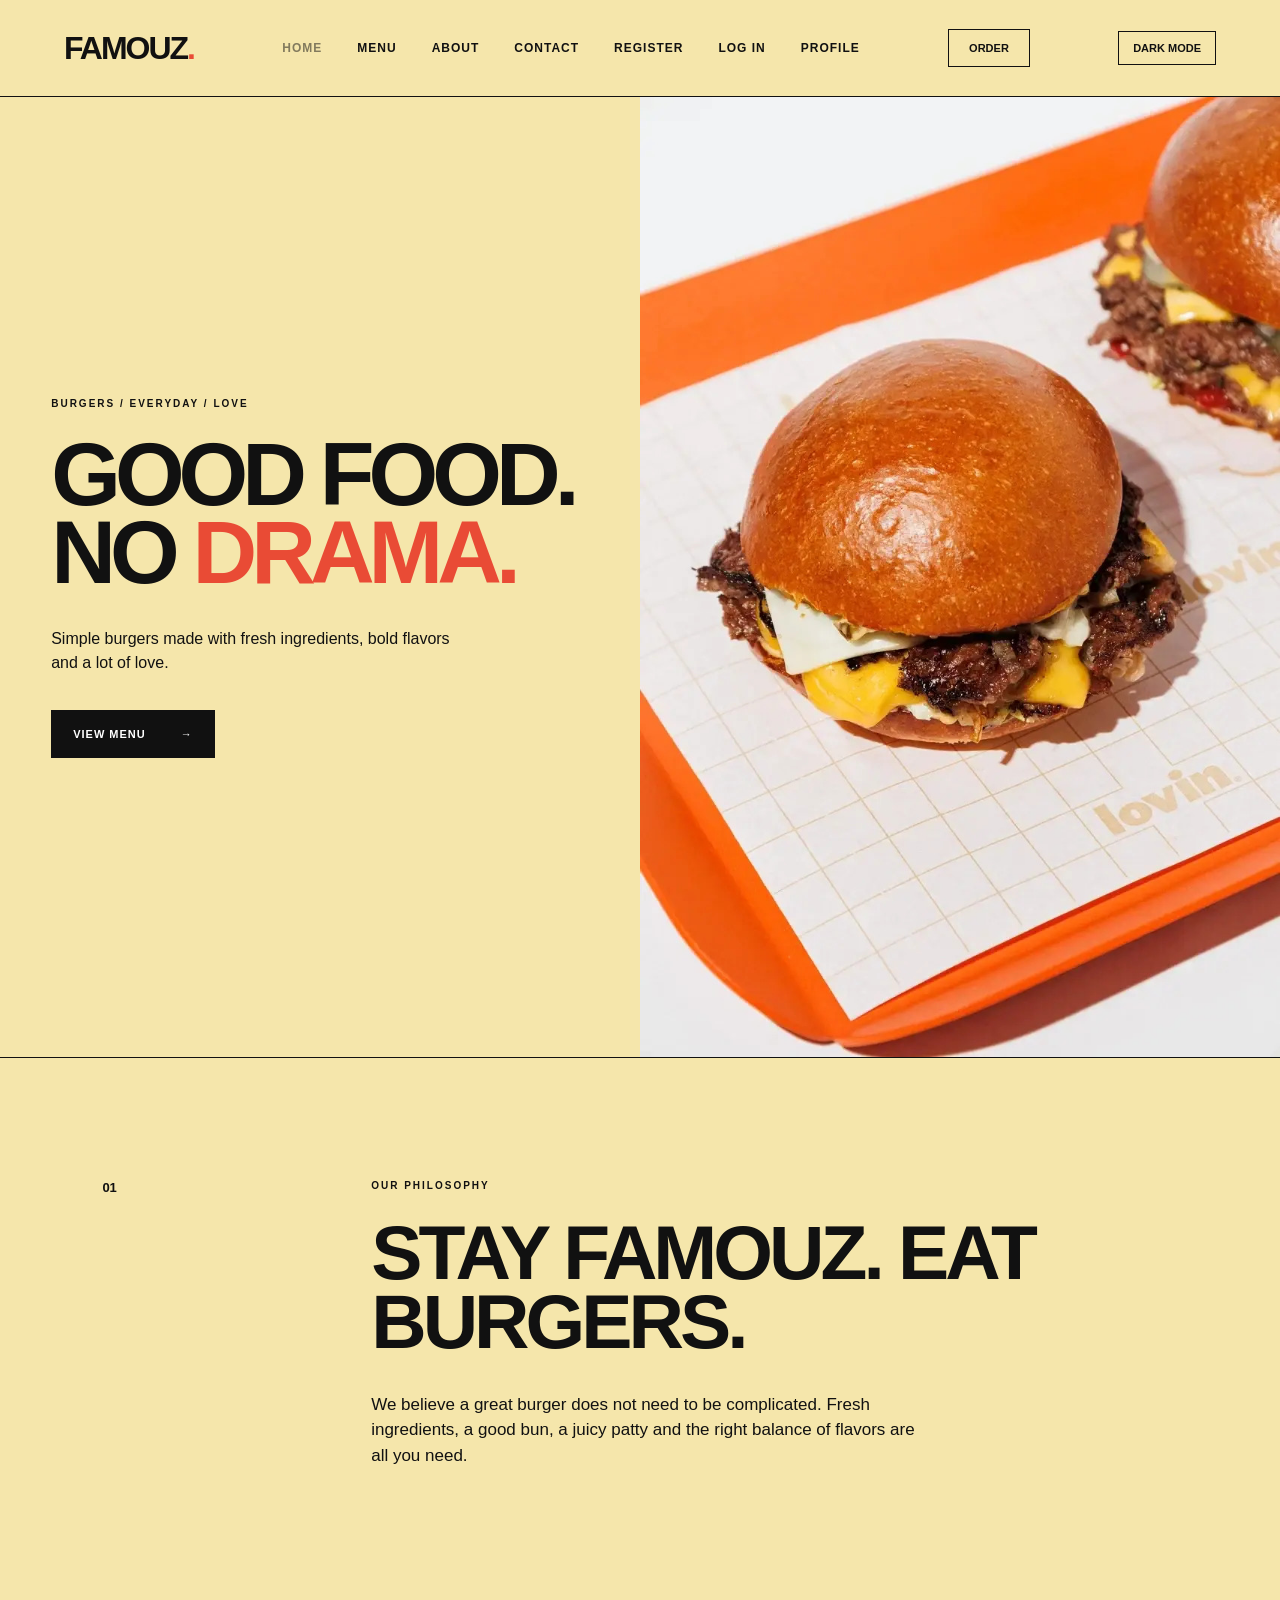
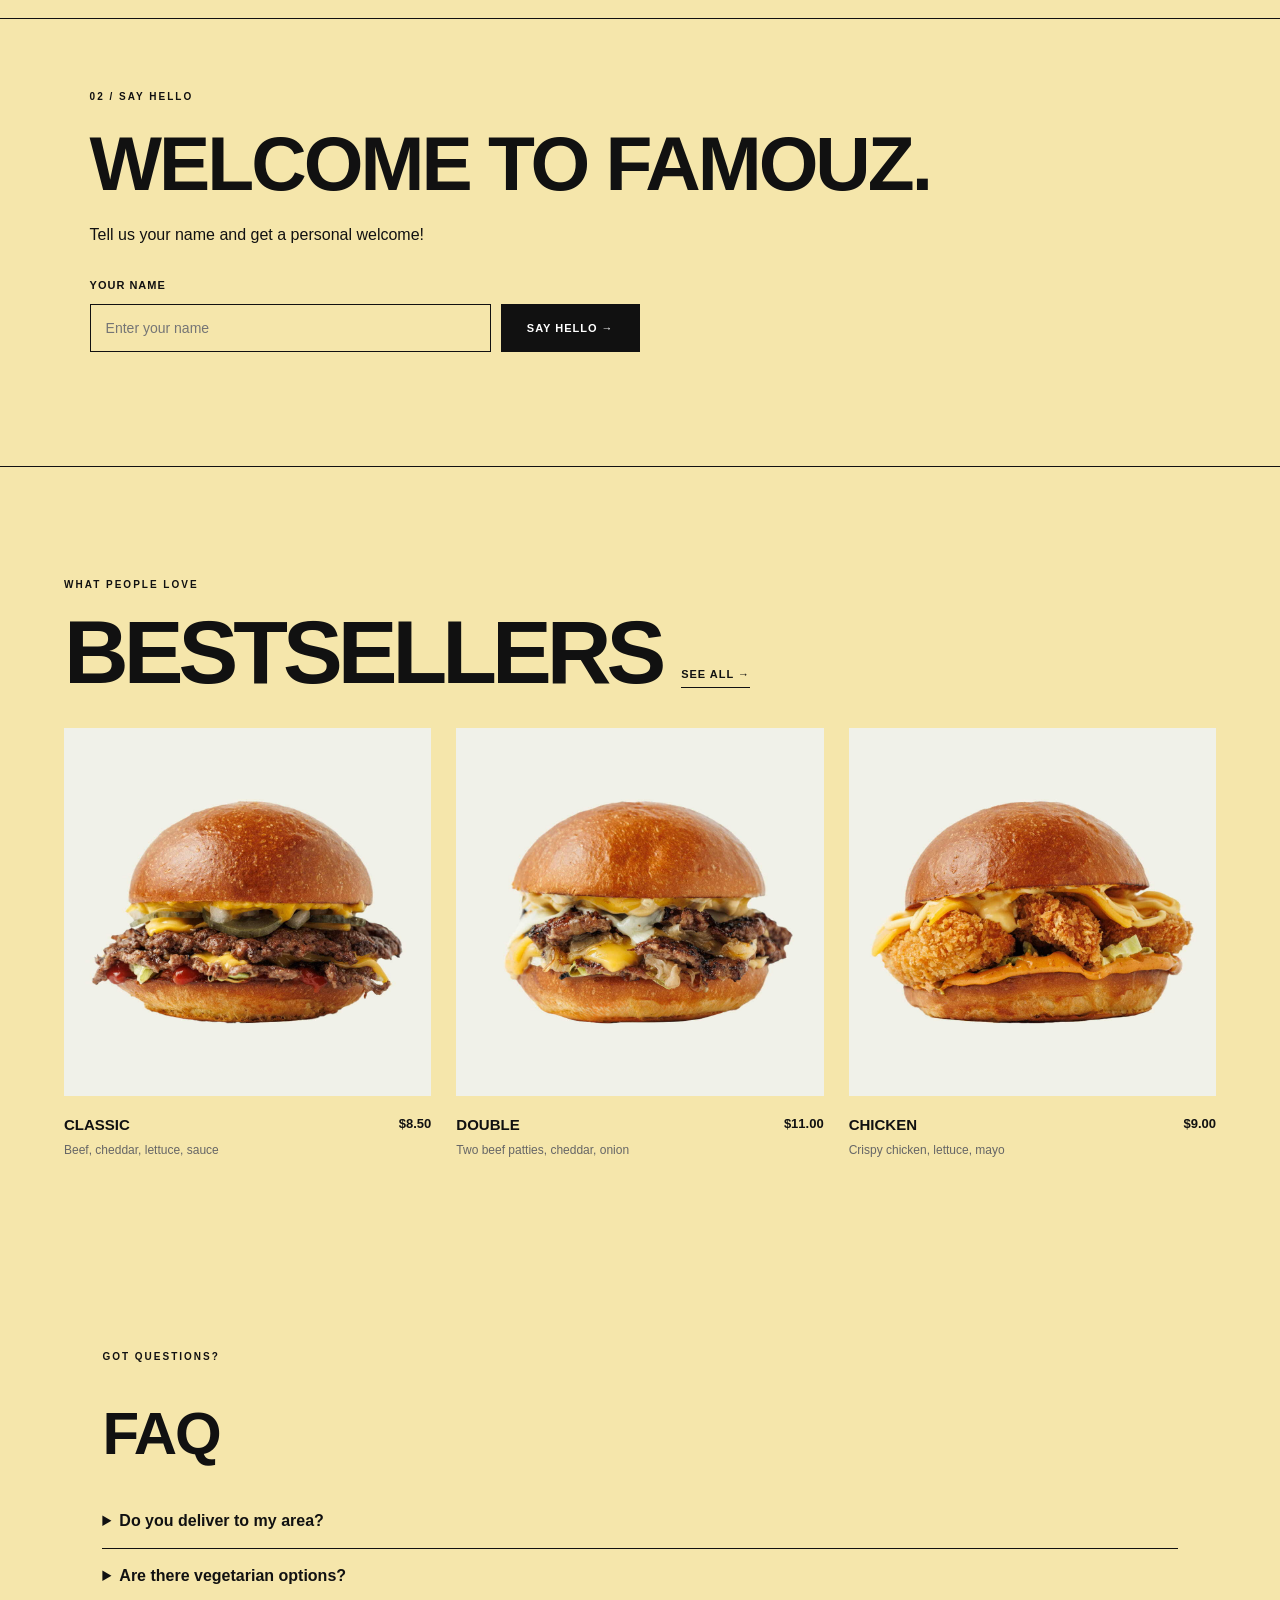
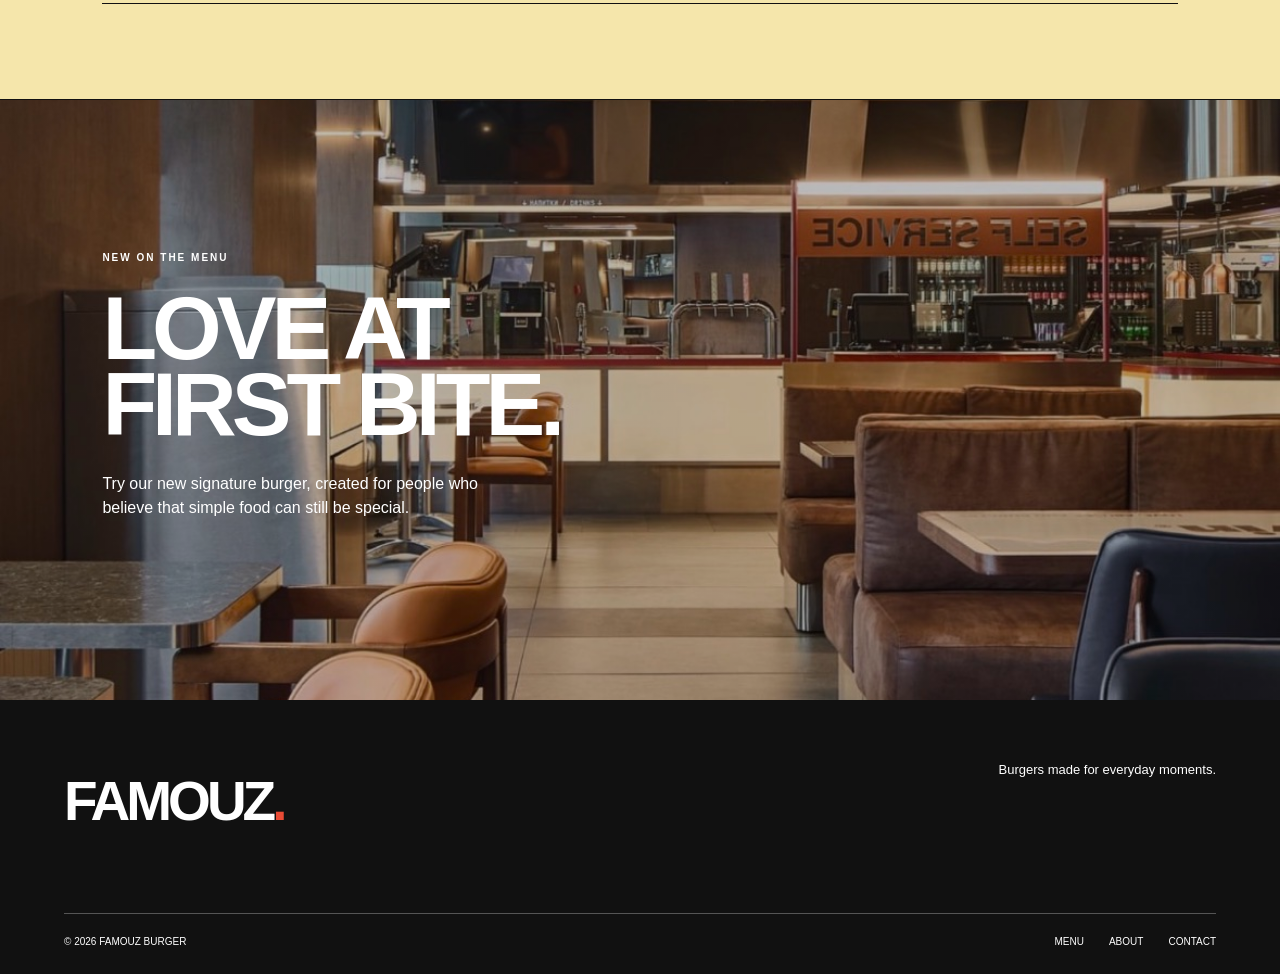
==== commit 18d3d06a: "Complete account flow and shared theme" ====
--- a/index.html
+++ b/index.html
@@ -9,6 +9,7 @@
 
     <link rel="stylesheet" href="css/index.css">
     <link rel="stylesheet" href="css/responsive.css">
+    <link rel="stylesheet" href="css/common.css">
 </head>
 
 <body>
@@ -22,17 +23,15 @@
         <a href="about.html">ABOUT</a>
         <a href="contact.html">CONTACT</a>
         <a href="register.html">REGISTER</a>
+        <a href="login.html">LOG IN</a>
+        <a href="profile.html">PROFILE</a>
     </nav>
 
     <a href="services.html" class="header-button">ORDER</a>
 </header>
 
 <main id="main-content">
-    <div class="theme-controls">
-        <button type="button" id="themeBtn">
-            DARK MODE
-        </button>
-    </div>
+
 
 
     <section class="hero">
@@ -213,7 +212,9 @@
 
     </div>
 </footer>
+<script src="https://code.jquery.com/jquery-3.7.1.min.js"></script>
 <script src="js/home-interaction.js" defer></script>
 
+<script src="js/theme.js"></script>
 </body>
 </html>
--- a/css/index.css
+++ b/css/index.css
@@ -518,3 +518,12 @@
     outline: 3px solid #e94b35;
     outline-offset: 3px;
 }
+.error-message {
+    color: red;
+    margin-top: 12px;
+}
+
+.success-message {
+    color: green;
+    margin-top: 12px;
+}
--- a/css/common.css
+++ b/css/common.css
@@ -0,0 +1,10 @@
+a:focus-visible, button:focus-visible, input:focus-visible, select:focus-visible, textarea:focus-visible { outline: 3px solid #e94b35; outline-offset: 3px; }
+.global-theme-button, .account-button { border: 1px solid currentColor; background: transparent; color: inherit; padding: 10px 14px; font: 700 11px Arial,sans-serif; cursor: pointer; transition: transform .2s, background .2s; }
+.global-theme-button:hover, .account-button:hover { transform: translateY(-2px); background: #e94b35; color: white; }
+body.dark-theme { background: #171717 !important; color: #f5e6c6 !important; }
+body.dark-theme :is(.site-header, .contact-hero, .contact-form-section, .register-section, .form-intro, .menu-section, .about-section, .hero, .welcome-section, .menu-card, .faq-section, .contact-info-section) { background-color: #171717 !important; color: #f5e6c6 !important; border-color: #777 !important; }
+body.dark-theme :is(h1,h2,h3,p,label,legend,a,input,textarea,select,.navigation a,.logo,.section-label,.form-control,.form-select) { color: #f5e6c6; }
+body.dark-theme :is(input,textarea,select) { background-color: #292929; border-color: #aaa; }
+body.dark-theme .invalid-feedback, body.dark-theme #registerFeedback, body.dark-theme #loginFeedback { color: #ff9c8e; }
+@media(max-width: 1000px) { .site-header { flex-wrap: wrap !important; } .navigation { flex-wrap: wrap !important; gap: 14px !important; } }
+@media(max-width:700px) { .navigation { width: 100%; order: 3; } }
